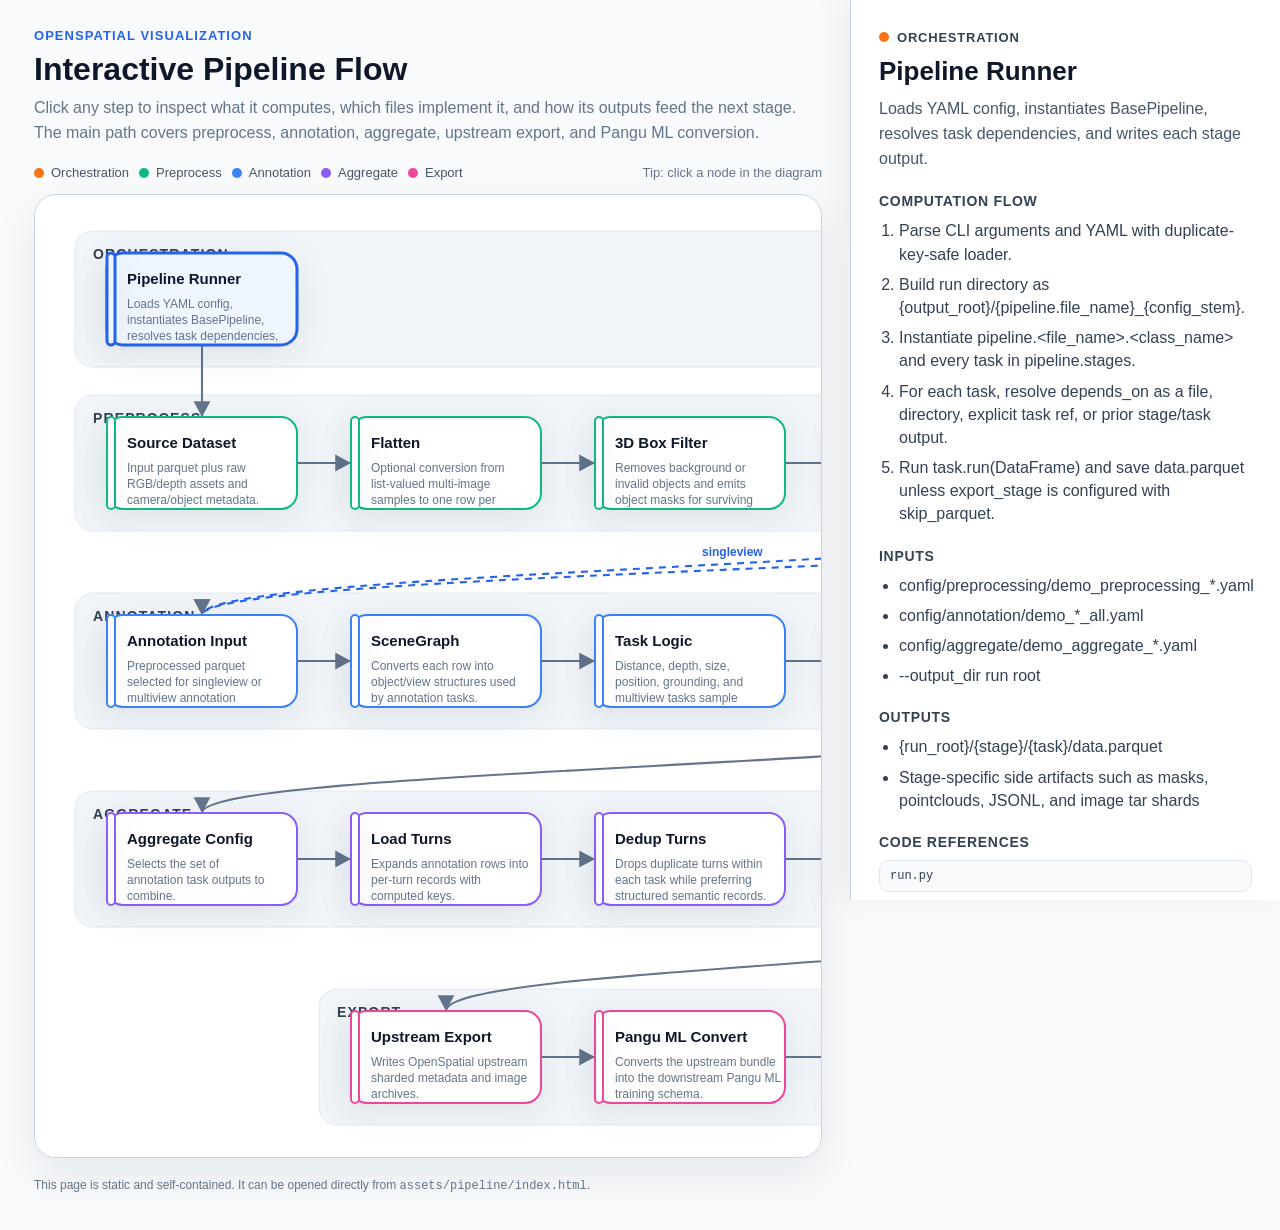
==== assets/pipeline/index.html @ 5bfdbf6b "update" ====
<!doctype html>
<html lang="en">
<head>
  <meta charset="utf-8">
  <meta name="viewport" content="width=device-width, initial-scale=1">
  <title>OpenSpatial Interactive Pipeline</title>
  <link rel="stylesheet" href="./styles.css">
</head>
<body>
  <div class="app">
    <main class="main">
      <div class="eyebrow">OpenSpatial Visualization</div>
      <h1>Interactive Pipeline Flow</h1>
      <p class="lead">
        Click any step to inspect what it computes, which files implement it, and how its outputs feed the next stage.
        The main path covers preprocess, annotation, aggregate, upstream export, and Pangu ML conversion.
      </p>

      <div class="toolbar">
        <div class="legend" id="legend"></div>
        <div class="hint">Tip: click a node in the diagram</div>
      </div>

      <div class="canvas-wrap">
        <svg id="pipeline-svg" width="1460" height="930" viewBox="0 0 1460 930" role="img" aria-label="OpenSpatial interactive pipeline flow">
          <defs>
            <marker id="arrow" markerWidth="11" markerHeight="11" refX="9" refY="5.5" orient="auto" markerUnits="strokeWidth">
              <path d="M1.5,1.5 L9,5.5 L1.5,9.5 Z" fill="#64748b"></path>
            </marker>
          </defs>
          <g id="stage-layer"></g>
          <g id="edge-layer"></g>
          <g id="node-layer"></g>
        </svg>
      </div>

      <p class="footer-note">
        This page is static and self-contained. It can be opened directly from <code>assets/pipeline/index.html</code>.
      </p>
    </main>

    <aside class="detail" id="detail" aria-live="polite"></aside>
  </div>

  <script src="./pipeline-data.js"></script>
  <script>
    const svg = document.getElementById("pipeline-svg");
    const stageLayer = document.getElementById("stage-layer");
    const edgeLayer = document.getElementById("edge-layer");
    const nodeLayer = document.getElementById("node-layer");
    const detail = document.getElementById("detail");
    const legend = document.getElementById("legend");

    const stageBands = [
      { id: "orchestration", x: 24, y: 20, w: 1412, h: 136 },
      { id: "preprocess", x: 24, y: 184, w: 1412, h: 136 },
      { id: "annotation", x: 24, y: 382, w: 1218, h: 136 },
      { id: "aggregate", x: 24, y: 580, w: 1218, h: 136 },
      { id: "export", x: 268, y: 778, w: 734, h: 136 }
    ];

    const stageColors = {
      orchestration: "#f97316",
      preprocess: "#10b981",
      annotation: "#3b82f6",
      aggregate: "#8b5cf6",
      export: "#ec4899"
    };

    const byId = Object.fromEntries(PIPELINE_STEPS.map((step) => [step.id, step]));
    let activeId = "runner";

    function svgEl(name, attrs = {}) {
      const el = document.createElementNS("http://www.w3.org/2000/svg", name);
      Object.entries(attrs).forEach(([key, value]) => el.setAttribute(key, value));
      return el;
    }

    function escapeHtml(value) {
      return String(value)
        .replaceAll("&", "&amp;")
        .replaceAll("<", "&lt;")
        .replaceAll(">", "&gt;")
        .replaceAll('"', "&quot;")
        .replaceAll("'", "&#039;");
    }

    function wrapText(text, maxChars = 26) {
      const words = String(text).split(" ");
      const lines = [];
      let current = "";
      words.forEach((word) => {
        const next = current ? `${current} ${word}` : word;
        if (next.length > maxChars && current) {
          lines.push(current);
          current = word;
        } else {
          current = next;
        }
      });
      if (current) lines.push(current);
      return lines.slice(0, 3);
    }

    function nodeCenter(step) {
      return { x: step.x + step.w / 2, y: step.y + step.h / 2 };
    }

    function edgePath(from, to) {
      const a = nodeCenter(from);
      const b = nodeCenter(to);
      const dx = b.x - a.x;
      const dy = b.y - a.y;

      if (Math.abs(dy) < 80) {
        const x1 = from.x + from.w;
        const y1 = a.y;
        const x2 = to.x;
        const y2 = b.y;
        return `M ${x1} ${y1} C ${x1 + Math.max(45, dx * 0.35)} ${y1}, ${x2 - Math.max(45, dx * 0.35)} ${y2}, ${x2} ${y2}`;
      }

      const startX = a.x;
      const startY = from.y + from.h;
      const endX = b.x;
      const endY = to.y;
      const midY = startY + (endY - startY) * 0.55;
      return `M ${startX} ${startY} C ${startX} ${midY}, ${endX} ${midY}, ${endX} ${endY}`;
    }

    function drawLegend() {
      legend.innerHTML = Object.entries(STAGE_LABELS).map(([id, label]) => (
        `<span class="legend-item"><span class="dot ${id}"></span>${escapeHtml(label)}</span>`
      )).join("");
    }

    function drawStages() {
      stageBands.forEach((band) => {
        stageLayer.appendChild(svgEl("rect", {
          class: "stage-band",
          x: band.x,
          y: band.y,
          width: band.w,
          height: band.h,
          rx: 18
        }));
        const label = svgEl("text", {
          class: "stage-label",
          x: band.x + 18,
          y: band.y + 28
        });
        label.textContent = STAGE_LABELS[band.id];
        stageLayer.appendChild(label);
      });
    }

    function drawEdges() {
      PIPELINE_EDGES.forEach(([fromId, toId, label]) => {
        const from = byId[fromId];
        const to = byId[toId];
        const path = svgEl("path", {
          class: `edge${label ? " branch" : ""}`,
          d: edgePath(from, to)
        });
        edgeLayer.appendChild(path);

        if (label) {
          const a = nodeCenter(from);
          const b = nodeCenter(to);
          const text = svgEl("text", {
            class: "edge-label",
            x: (a.x + b.x) / 2 + 12,
            y: (from.y + from.h + to.y) / 2 - 6
          });
          text.textContent = label;
          edgeLayer.appendChild(text);
        }
      });
    }

    function drawNodes() {
      PIPELINE_STEPS.forEach((step) => {
        const g = svgEl("g", {
          class: `node${step.id === activeId ? " active" : ""}`,
          "data-id": step.id,
          "data-stage": step.stage,
          tabindex: 0,
          role: "button",
          "aria-label": step.title
        });

        g.appendChild(svgEl("rect", {
          x: step.x,
          y: step.y,
          width: step.w,
          height: step.h,
          rx: 16
        }));

        const bar = svgEl("rect", {
          x: step.x,
          y: step.y,
          width: 8,
          height: step.h,
          rx: 4,
          fill: stageColors[step.stage] || "#2563eb"
        });
        g.appendChild(bar);

        const title = svgEl("text", {
          class: "node-title",
          x: step.x + 20,
          y: step.y + 31
        });
        title.textContent = step.title;
        g.appendChild(title);

        wrapText(step.summary, 28).forEach((line, index) => {
          const text = svgEl("text", {
            class: "node-subtitle",
            x: step.x + 20,
            y: step.y + 55 + index * 16
          });
          text.textContent = line;
          g.appendChild(text);
        });

        g.addEventListener("click", () => selectStep(step.id));
        g.addEventListener("keydown", (event) => {
          if (event.key === "Enter" || event.key === " ") {
            event.preventDefault();
            selectStep(step.id);
          }
        });

        nodeLayer.appendChild(g);
      });
    }

    function listItems(items, ordered = false) {
      const tag = ordered ? "ol" : "ul";
      return `<${tag}>${items.map((item) => `<li>${escapeHtml(item)}</li>`).join("")}</${tag}>`;
    }

    function renderDetail(step) {
      detail.innerHTML = `
        <div class="detail-stage">
          <span class="dot ${step.stage}"></span>
          ${escapeHtml(STAGE_LABELS[step.stage] || step.stage)}
        </div>
        <h2>${escapeHtml(step.title)}</h2>
        <p class="detail-summary">${escapeHtml(step.summary)}</p>

        <div class="section">
          <h3>Computation Flow</h3>
          ${listItems(step.flow, true)}
        </div>

        <div class="section">
          <h3>Inputs</h3>
          ${listItems(step.inputs)}
        </div>

        <div class="section">
          <h3>Outputs</h3>
          ${listItems(step.outputs)}
        </div>

        <div class="section">
          <h3>Code References</h3>
          <div class="file-list">
            ${step.files.map((file) => `<div class="file-chip">${escapeHtml(file)}</div>`).join("")}
          </div>
        </div>
      `;
    }

    function selectStep(id) {
      activeId = id;
      document.querySelectorAll(".node").forEach((node) => {
        node.classList.toggle("active", node.getAttribute("data-id") === id);
      });
      renderDetail(byId[id]);
    }

    drawLegend();
    drawStages();
    drawEdges();
    drawNodes();
    renderDetail(byId[activeId]);
  </script>
</body>
</html>
---- assets/pipeline/styles.css ----
:root {
  color-scheme: light;
  --bg: #f8fafc;
  --panel: #ffffff;
  --ink: #0f172a;
  --muted: #64748b;
  --line: #334155;
  --soft-line: #cbd5e1;
  --accent: #2563eb;
  --preprocess: #10b981;
  --annotation: #3b82f6;
  --aggregate: #8b5cf6;
  --export: #ec4899;
  --orchestration: #f97316;
}

* {
  box-sizing: border-box;
}

body {
  margin: 0;
  background: var(--bg);
  color: var(--ink);
  font-family: Inter, Segoe UI, Arial, sans-serif;
}

.app {
  min-height: 100vh;
  display: grid;
  grid-template-columns: minmax(760px, 1fr) 430px;
}

.main {
  padding: 28px 28px 24px 34px;
}

.detail {
  background: var(--panel);
  border-left: 1px solid var(--soft-line);
  box-shadow: -12px 0 30px rgba(15, 23, 42, 0.05);
  padding: 28px;
  overflow-y: auto;
  max-height: 100vh;
  position: sticky;
  top: 0;
}

.eyebrow {
  color: var(--accent);
  font-size: 13px;
  font-weight: 700;
  letter-spacing: 0.08em;
  text-transform: uppercase;
}

h1 {
  font-size: 32px;
  line-height: 1.15;
  margin: 8px 0 8px;
}

.lead {
  color: var(--muted);
  max-width: 960px;
  line-height: 1.55;
  margin: 0 0 18px;
}

.toolbar {
  display: flex;
  align-items: center;
  justify-content: space-between;
  gap: 16px;
  margin: 20px 0 14px;
}

.legend {
  display: flex;
  flex-wrap: wrap;
  gap: 10px;
}

.legend-item {
  display: inline-flex;
  align-items: center;
  gap: 7px;
  color: #475569;
  font-size: 13px;
}

.dot {
  width: 10px;
  height: 10px;
  border-radius: 999px;
  background: var(--accent);
}

.dot.orchestration { background: var(--orchestration); }
.dot.preprocess { background: var(--preprocess); }
.dot.annotation { background: var(--annotation); }
.dot.aggregate { background: var(--aggregate); }
.dot.export { background: var(--export); }

.hint {
  color: var(--muted);
  font-size: 13px;
  white-space: nowrap;
}

.canvas-wrap {
  background: #ffffff;
  border: 1px solid var(--soft-line);
  border-radius: 22px;
  padding: 16px;
  overflow: auto;
  box-shadow: 0 18px 45px rgba(15, 23, 42, 0.08);
}

svg {
  display: block;
  min-width: 1460px;
}

.stage-band {
  fill: #f1f5f9;
  stroke: #e2e8f0;
}

.stage-label {
  fill: #334155;
  font-size: 14px;
  font-weight: 800;
  letter-spacing: 0.08em;
  text-transform: uppercase;
}

.edge {
  fill: none;
  stroke: #64748b;
  stroke-width: 2.1;
  marker-end: url(#arrow);
}

.edge.branch {
  stroke: #2563eb;
  stroke-dasharray: 7 6;
}

.edge-label {
  fill: #2563eb;
  font-size: 12px;
  font-weight: 700;
}

.node rect {
  fill: #ffffff;
  stroke-width: 2;
  filter: drop-shadow(0 8px 16px rgba(15, 23, 42, 0.08));
}

.node[data-stage="orchestration"] rect { stroke: var(--orchestration); }
.node[data-stage="preprocess"] rect { stroke: var(--preprocess); }
.node[data-stage="annotation"] rect { stroke: var(--annotation); }
.node[data-stage="aggregate"] rect { stroke: var(--aggregate); }
.node[data-stage="export"] rect { stroke: var(--export); }

.node text {
  pointer-events: none;
}

.node-title {
  fill: var(--ink);
  font-size: 15px;
  font-weight: 800;
}

.node-subtitle {
  fill: var(--muted);
  font-size: 12px;
}

.node {
  cursor: pointer;
}

.node:hover rect,
.node.active rect {
  fill: #eff6ff;
  stroke: var(--accent);
}

.node.active rect {
  stroke-width: 3;
}

.detail-stage {
  display: inline-flex;
  align-items: center;
  gap: 8px;
  color: #334155;
  font-size: 13px;
  font-weight: 700;
  text-transform: uppercase;
  letter-spacing: 0.06em;
}

.detail h2 {
  margin: 10px 0 10px;
  font-size: 26px;
}

.detail-summary {
  color: #475569;
  line-height: 1.55;
  margin: 0 0 18px;
}

.section {
  margin-top: 22px;
}

.section h3 {
  font-size: 14px;
  letter-spacing: 0.05em;
  text-transform: uppercase;
  color: #334155;
  margin: 0 0 10px;
}

ul,
ol {
  margin: 0;
  padding-left: 20px;
}

li {
  color: #334155;
  line-height: 1.45;
  margin: 7px 0;
}

.file-list {
  display: flex;
  flex-direction: column;
  gap: 8px;
}

code,
.file-chip {
  font-family: Consolas, Menlo, Monaco, monospace;
}

.file-chip {
  background: #f8fafc;
  border: 1px solid #e2e8f0;
  border-radius: 10px;
  color: #334155;
  font-size: 12px;
  padding: 8px 10px;
  word-break: break-word;
}

.footer-note {
  margin-top: 18px;
  color: var(--muted);
  font-size: 12px;
  line-height: 1.5;
}

@media (max-width: 1180px) {
  .app {
    grid-template-columns: 1fr;
  }

  .detail {
    position: relative;
    max-height: none;
    border-left: 0;
    border-top: 1px solid var(--soft-line);
  }
}
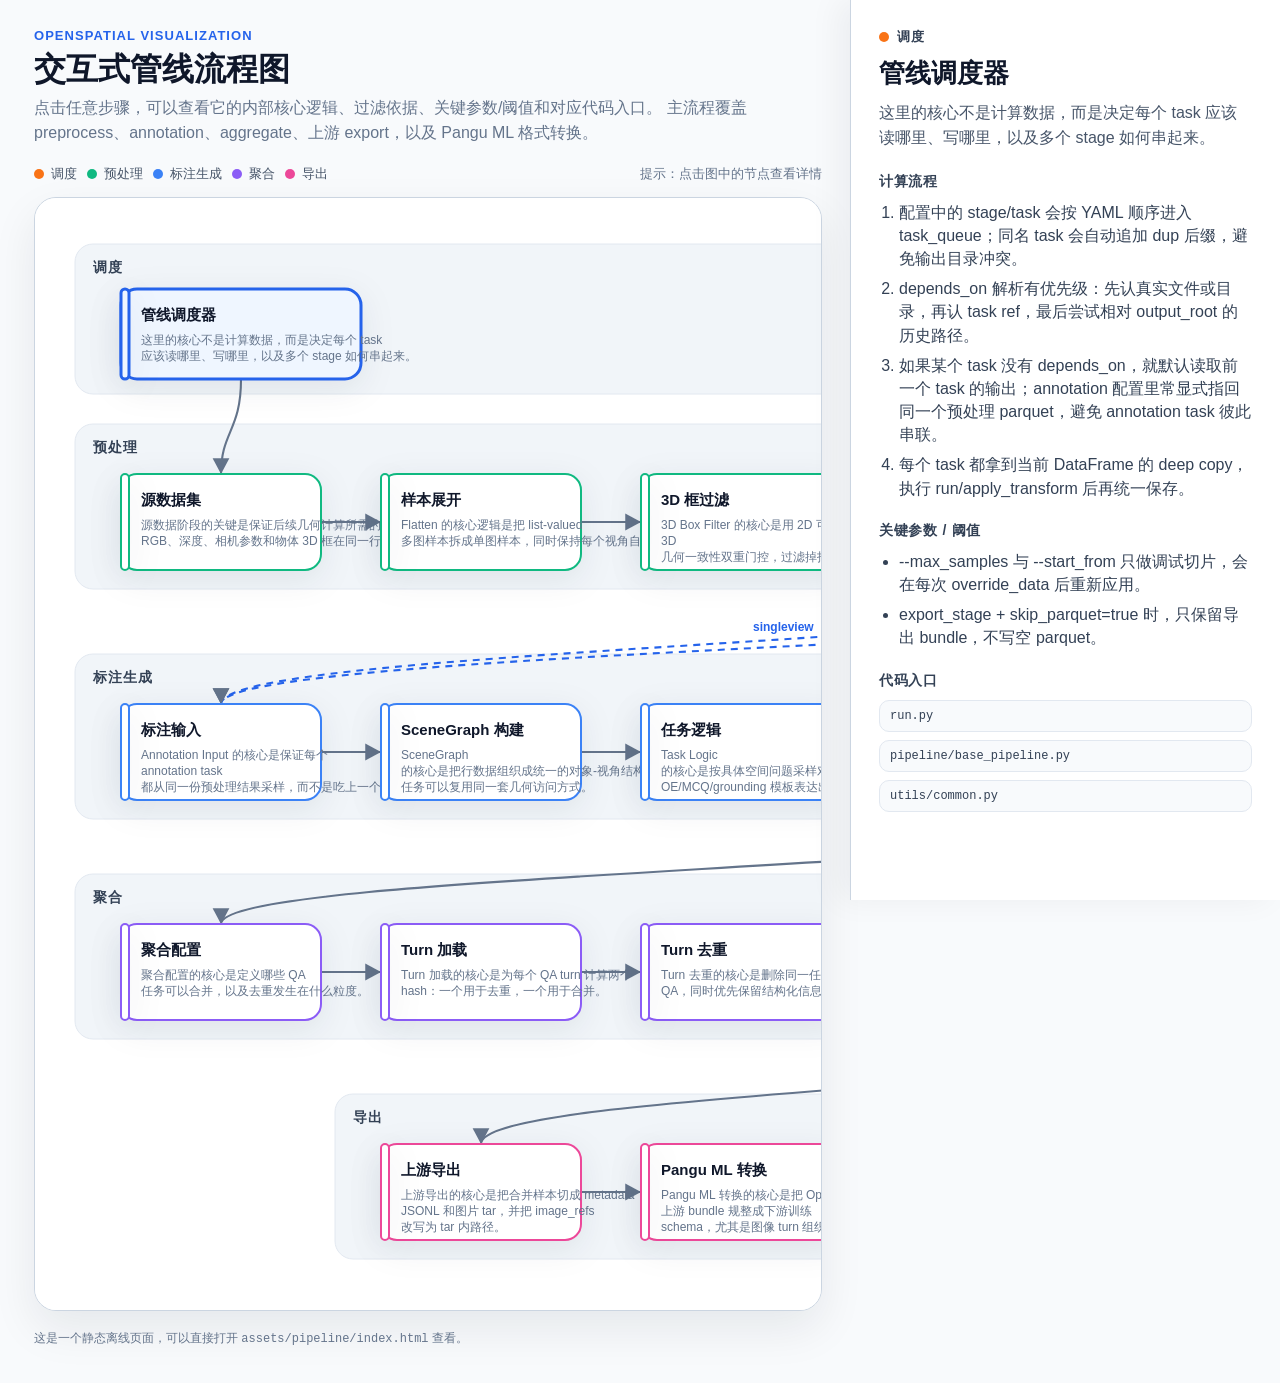
==== commit ac74a135: "update" ====
--- a/assets/pipeline/index.html
+++ b/assets/pipeline/index.html
@@ -1,28 +1,28 @@
 <!doctype html>
-<html lang="en">
+<html lang="zh-CN">
 <head>
   <meta charset="utf-8">
   <meta name="viewport" content="width=device-width, initial-scale=1">
-  <title>OpenSpatial Interactive Pipeline</title>
+  <title>OpenSpatial 交互式管线图</title>
   <link rel="stylesheet" href="./styles.css">
 </head>
 <body>
   <div class="app">
     <main class="main">
       <div class="eyebrow">OpenSpatial Visualization</div>
-      <h1>Interactive Pipeline Flow</h1>
+      <h1>交互式管线流程图</h1>
       <p class="lead">
-        Click any step to inspect what it computes, which files implement it, and how its outputs feed the next stage.
-        The main path covers preprocess, annotation, aggregate, upstream export, and Pangu ML conversion.
+        点击任意步骤，可以查看它的内部核心逻辑、过滤依据、关键参数/阈值和对应代码入口。
+        主流程覆盖 preprocess、annotation、aggregate、上游 export，以及 Pangu ML 格式转换。
       </p>
 
       <div class="toolbar">
         <div class="legend" id="legend"></div>
-        <div class="hint">Tip: click a node in the diagram</div>
+        <div class="hint">提示：点击图中的节点查看详情</div>
       </div>
 
       <div class="canvas-wrap">
-        <svg id="pipeline-svg" width="1460" height="930" viewBox="0 0 1460 930" role="img" aria-label="OpenSpatial interactive pipeline flow">
+        <svg id="pipeline-svg" width="1680" height="1080" viewBox="0 0 1680 1080" role="img" aria-label="OpenSpatial interactive pipeline flow">
           <defs>
             <marker id="arrow" markerWidth="11" markerHeight="11" refX="9" refY="5.5" orient="auto" markerUnits="strokeWidth">
               <path d="M1.5,1.5 L9,5.5 L1.5,9.5 Z" fill="#64748b"></path>
@@ -35,7 +35,7 @@
       </div>
 
       <p class="footer-note">
-        This page is static and self-contained. It can be opened directly from <code>assets/pipeline/index.html</code>.
+        这是一个静态离线页面，可以直接打开 <code>assets/pipeline/index.html</code> 查看。
       </p>
     </main>
 
@@ -52,11 +52,11 @@
     const legend = document.getElementById("legend");
 
     const stageBands = [
-      { id: "orchestration", x: 24, y: 20, w: 1412, h: 136 },
-      { id: "preprocess", x: 24, y: 184, w: 1412, h: 136 },
-      { id: "annotation", x: 24, y: 382, w: 1218, h: 136 },
-      { id: "aggregate", x: 24, y: 580, w: 1218, h: 136 },
-      { id: "export", x: 268, y: 778, w: 734, h: 136 }
+      { id: "orchestration", x: 24, y: 30, w: 1632, h: 150 },
+      { id: "preprocess", x: 24, y: 210, w: 1632, h: 165 },
+      { id: "annotation", x: 24, y: 440, w: 1372, h: 165 },
+      { id: "aggregate", x: 24, y: 660, w: 1372, h: 165 },
+      { id: "export", x: 284, y: 880, w: 872, h: 165 }
     ];
 
     const stageColors = {
@@ -67,6 +67,287 @@
       export: "#ec4899"
     };
 
+    const UI_STAGE_LABELS = {
+      orchestration: "调度",
+      preprocess: "预处理",
+      annotation: "标注生成",
+      aggregate: "聚合",
+      export: "导出"
+    };
+
+    const LAYOUT = {
+      runner: { x: 70, y: 75, w: 240, h: 90 },
+      source: { x: 70, y: 260, w: 200, h: 96 },
+      flatten: { x: 330, y: 260, w: 200, h: 96 },
+      filter: { x: 590, y: 260, w: 200, h: 96 },
+      localization: { x: 850, y: 260, w: 200, h: 96 },
+      fusion: { x: 1110, y: 260, w: 200, h: 96 },
+      group: { x: 1370, y: 260, w: 200, h: 96 },
+      "annotation-input": { x: 70, y: 490, w: 200, h: 96 },
+      "scene-graph": { x: 330, y: 490, w: 200, h: 96 },
+      "task-logic": { x: 590, y: 490, w: 200, h: 96 },
+      "prompt-metadata": { x: 850, y: 490, w: 200, h: 96 },
+      "annotation-output": { x: 1110, y: 490, w: 200, h: 96 },
+      "aggregate-input": { x: 70, y: 710, w: 200, h: 96 },
+      "turn-load": { x: 330, y: 710, w: 200, h: 96 },
+      dedup: { x: 590, y: 710, w: 200, h: 96 },
+      merge: { x: 850, y: 710, w: 200, h: 96 },
+      "merged-parquet": { x: 1110, y: 710, w: 200, h: 96 },
+      "upstream-export": { x: 330, y: 930, w: 200, h: 96 },
+      pangu: { x: 590, y: 930, w: 200, h: 96 },
+      final: { x: 850, y: 930, w: 200, h: 96 }
+    };
+
+    const ZH = {
+      runner: {
+        title: "管线调度器",
+        summary: "读取 YAML 配置，创建 BasePipeline，解析任务依赖，并把每个 stage 的输出写入固定目录。",
+        inputs: ["config/preprocessing/demo_preprocessing_*.yaml", "config/annotation/demo_*_all.yaml", "config/aggregate/demo_aggregate_*.yaml", "--output_dir 运行根目录"],
+        flow: ["解析命令行参数和 YAML 配置。", "根据 pipeline.file_name 和配置文件名创建本次运行目录。", "实例化 pipeline.<file_name>.<class_name>，并按 pipeline.stages 创建任务队列。", "对每个任务解析 depends_on：可以是 parquet 文件、目录、显式 task ref，或前序 stage/task 输出。", "执行 task.run(DataFrame)，除 skip_parquet 的 export_stage 外，统一保存 data.parquet。"],
+        outputs: ["{run_root}/{stage}/{task}/data.parquet", "各阶段副产物，例如 masks、pointclouds、JSONL、图片 tar 分片"]
+      },
+      source: {
+        title: "源数据集",
+        summary: "输入 parquet 以及原始 RGB、深度、相机参数和物体标注元信息。",
+        inputs: ["image", "depth_map + depth_scale", "pose + intrinsic", "obj_tags", "bboxes_3d_world_coords"],
+        flow: ["从 dataset.data_dir 构建 ImageBase 数据集。", "必要时用 raw_data_root 补全相对资源路径。", "把数据暴露为 pandas DataFrame，供第一个预处理任务消费。"],
+        outputs: ["预处理任务使用的 DataFrame 行"]
+      },
+      flatten: {
+        title: "样本展开",
+        summary: "可选步骤：把 list-valued 的多图样本展开为一图一行。",
+        inputs: ["anchor_col 通常是 image，可能为列表", "split_col_list 中字段长度需要与 anchor_col 一致"],
+        flow: ["检查 anchor 字段是否为列表。", "验证每个 split 字段存在且长度一致。", "按图片索引创建新行，split 字段取对应元素，非 split 字段原样复制。", "已经是单图的行保持不变。"],
+        outputs: ["image/depth/pose/intrinsic 等字段为标量的单图行"]
+      },
+      filter: {
+        title: "3D 框过滤",
+        summary: "移除背景或无效物体，并为保留下来的 3D box 生成物体 mask。",
+        inputs: ["image, depth_map, depth_scale", "pose, intrinsic", "obj_tags", "bboxes_3d_world_coords"],
+        flow: ["加载 RGB 图像和 metric depth。", "过滤 ceiling、floor、wall、object 等背景标签。", "把每个 3D box 投影到图像平面，检查可见投影面积。", "把深度反投影成场景点云，检查 oriented box 内的点数和体积占比。", "保存有效物体的二值 mask，并同步过滤 object-aligned 字段。"],
+        outputs: ["过滤后的 obj_tags 和 bboxes_3d_world_coords", "filter_stage/3dbox_filter/masks 下的 mask PNG", "filter_stage/3dbox_filter/data.parquet"]
+      },
+      localization: {
+        title: "定位精修",
+        summary: "使用 SAM2 或 SAM3 对过滤后的物体定位结果进行 mask/box 精修。",
+        inputs: ["过滤后的图像和物体行", "obj_tags 与 bboxes_3d_world_coords", "已有 mask 或 box prompt，取决于 localizer"],
+        flow: ["加载配置中指定的定位模型。", "根据物体框或已有 mask 生成更精细的 object masks。", "保留后续 annotation 和 scene fusion 需要的 object-aligned 字段。"],
+        outputs: ["精修后的 masks / bboxes_2d / object fields", "localization_stage/sam*_refiner/data.parquet"]
+      },
+      fusion: {
+        title: "场景融合",
+        summary: "把每个物体 mask 通过深度反投影成清洗后的 3D 物体点云。",
+        inputs: ["intrinsic", "depth_map + depth_scale", "masks", "obj_tags"],
+        flow: ["从路径或 bytes 加载 mask，并 resize 到 depth 分辨率。", "把整张深度图反投影到 3D 相机坐标。", "取出每个 mask 覆盖的点，做 statistical outlier removal，并写出 .pcd。", "丢弃无效 mask/object，要求至少保留两个有效物体点云。"],
+        outputs: ["每行新增 pointclouds 列", "scene_fusion_stage/depth_back_projection/pointclouds/*.pcd", "scene_fusion_stage/depth_back_projection/data.parquet"]
+      },
+      group: {
+        title: "多视角分组",
+        summary: "可选的 multiview 步骤：把单图行按场景聚合成 list-valued 的多视角行。",
+        inputs: ["单图 fused rows", "group_by，例如 scene_id", "group_col_list 中的图像、深度、pose、物体字段"],
+        flow: ["遍历每一行，按 group key 收集同一场景。", "group_col_list 字段追加成列表，稳定的场景级字段只复制一次。", "返回一场景一行，供 multiview annotation 使用。"],
+        outputs: ["group_stage/group/data.parquet", "list-valued 的 multiview rows"]
+      },
+      "annotation-input": {
+        title: "标注输入",
+        summary: "singleview 或 multiview annotation 配置所指向的预处理 parquet。",
+        inputs: ["Singleview: scene_fusion_stage/depth_back_projection/data.parquet", "Multiview: group_stage/group/data.parquet"],
+        flow: ["在 config 中设置 dataset.data_dir 或 task depends_on。", "多个 annotation task 通常指回同一个预处理输入，而不是串联上一个 annotation 输出。", "BasePipeline 会在每个任务执行前加载对应 parquet。"],
+        outputs: ["每个 annotation task 的输入 DataFrame"]
+      },
+      "scene-graph": {
+        title: "SceneGraph 构建",
+        summary: "把每行数据转换成 annotation task 使用的物体、视角和几何结构。",
+        inputs: ["singleview 或 multiview row", "物体标签、mask、点云、pose、intrinsic"],
+        flow: ["检查必要字段，跳过缺失或空物体列表的样本。", "singleview 使用 SceneGraph.from_singleview_example。", "multiview 使用 SceneGraph.from_multiview_example，并受 max_num_views 和 pose diversity 参数控制。", "向任务逻辑暴露 nodes、view appearances、相机几何和物体点云。"],
+        outputs: ["包含 SceneNode 和 view appearance 的 SceneGraph"]
+      },
+      "task-logic": {
+        title: "任务逻辑",
+        summary: "距离、深度、尺寸、位置、grounding 和 multiview 任务在这里采样对象/视角并计算答案。",
+        inputs: ["SceneGraph", "sub_tasks 配置", "问题模板与 metric gating"],
+        flow: ["根据任务选择合法的物体对、目标物体或视角组合。", "计算距离、深度顺序、尺寸、位置、对应关系等几何量。", "根据启用的 sub_tasks 选择 OE、MCQ 或 grounding 模板。", "必要时用 box、point 或 mask 标记 referent。"],
+        outputs: ["包含问题和答案的 prompt 字符串", "处理过或标记过的 QA 图像", "question tags 与 question types"]
+      },
+      "prompt-metadata": {
+        title: "Prompt 与元数据",
+        summary: "渲染结构化 prompt，并记录可追踪的 turn metadata。",
+        inputs: ["任务生成的 prompt 与 answer", "VisualMarker 产生的 mark_spec", "预处理行中的 visual anchor"],
+        flow: ["渲染模板，并拆分 question/answer 文本。", "记录 task name、sub_task、question_type、template_id、answer、referent slots、view indices 等 turn 信息。", "构造 visual_anchor，把 annotation 行追溯到 parent preprocess id 和 image refs。", "创建 singleview 或 multiview messages，并插入对应数量的 image placeholder。"],
+        outputs: ["messages", "metadata.turns", "metadata.visual_anchor", "metadata.mark_spec"]
+      },
+      "annotation-output": {
+        title: "标注 Parquet",
+        summary: "每个 annotation task 独立写出一个扁平 parquet，供聚合阶段读取。",
+        inputs: ["BaseAnnotationTask.apply_transform 返回的任务 DataFrame"],
+        flow: ["BasePipeline 调用 dataset.save_data，并设置 annotation_flag=True。", "标注输出保留 messages、metadata、question_tags、question_types 等紧凑字段。", "每个配置中的 task 独立写到 annotation_stage 下。"],
+        outputs: ["annotation_stage/distance/data.parquet", "annotation_stage/depth_annotation/data.parquet", "annotation_stage/multiview_correspondence/data.parquet", "其他 annotation_stage/*/data.parquet"]
+      },
+      "aggregate-input": {
+        title: "聚合配置",
+        summary: "选择需要合并的 annotation task 输出集合。",
+        inputs: ["input_tasks_prefix", "input_tasks 列表", "dedup 与 merge 策略开关"],
+        flow: ["当配置了 input_tasks 时，aggregate run 会延迟常规 dataset 加载。", "把每个 task ref 解析到具体 annotation 输出目录。", "读取所有 annotation task parquets，并展开成 turn records。"],
+        outputs: ["跨任务的 TurnRecord 列表"]
+      },
+      "turn-load": {
+        title: "Turn 加载",
+        summary: "把 annotation row 展开成逐轮记录，并计算去重/合并 key。",
+        inputs: ["annotation parquet 中的 messages 与 metadata", "input task ref 中推导出的 task_name"],
+        flow: ["读取 annotation conversations 和 metadata turns。", "提取每个 turn 的可视化 question/answer 文本。", "计算 question_core_key，用于识别语义重复问题。", "用 task name、visual anchor、view group 和 question key 计算 dedup_fingerprint。", "用有序 image refs、view group 和标准化 mark_spec 计算 merge_group_key。"],
+        outputs: ["带 dedup_fingerprint 与 merge_group_key 的 TurnRecord 列表"]
+      },
+      dedup: {
+        title: "Turn 去重",
+        summary: "在每个任务内部移除重复 turn，优先保留结构化语义信息更完整的记录。",
+        inputs: ["按 task 分组的 TurnRecord", "dedup_keep_policy，例如 semantic_first"],
+        flow: ["在每个 task 内按 dedup_fingerprint 分组。", "如果同组有多个候选，用 pick_dedup_winner 选择保留项。", "保留 source order；必要时从源 row 刷新可视化 Q/A。"],
+        outputs: ["去重后的 TurnRecord 列表", "Aggregate stats 中的 turns_in 和 dedup_removed"]
+      },
+      merge: {
+        title: "样本合并",
+        summary: "把具有相同 visual input group 的 turns 合并为一个训练样本。",
+        inputs: ["去重后的 TurnRecord 列表", "merge_group_key"],
+        flow: ["按 merge_group_key 分组。", "grounding turns 排在最前，其余保持原 parquet 顺序。", "把可视化 Q/A turn 展平成 messages。", "携带 image_refs、visual_anchor、代表性 mark_spec、source task provenance 和 turn metadata。", "为合并样本分配新的 sample_id。"],
+        outputs: ["schema_version", "sample_id", "merge_group_key", "image_refs", "messages_json", "metadata_json"]
+      },
+      "merged-parquet": {
+        title: "合并 Parquet",
+        summary: "聚合后的标准样本表，是上游 exporter 的输入。",
+        inputs: ["合并后的 sample dictionaries"],
+        flow: ["把嵌套 numpy 值转换成 JSON-safe 对象。", "把 messages 和 metadata 序列化为 JSON 字符串。", "通过 BasePipeline 保存为 aggregate_stage/sample_aggregator/data.parquet。"],
+        outputs: ["aggregate_stage/sample_aggregator/data.parquet"]
+      },
+      "upstream-export": {
+        title: "上游导出",
+        summary: "写出 OpenSpatial 上游 sharded metadata 和图片归档。",
+        inputs: ["aggregate_stage/sample_aggregator/data.parquet", "view_scope: singleview 或 multiview", "schema_version"],
+        flow: ["把每个 merged parquet row 转换成 upstream record。", "从 messages_json 归一化 messages。", "收集 image_refs，并把引用图片打包到按 shard 切分的 tar。", "写出 JSONL metadata shards 和 dataset-level metadata.json。", "当 skip_parquet=true 时，不额外写 export_stage/data.parquet。"],
+        outputs: ["export_stage/dataset_exporter/jsonl/metadata_*.jsonl", "export_stage/dataset_exporter/images/metadata_*.tar", "export_stage/dataset_exporter/metadata.json"]
+      },
+      pangu: {
+        title: "Pangu ML 转换",
+        summary: "把上游 bundle 转成下游 Pangu ML 训练格式。",
+        inputs: ["--export-dir 指向 upstream export root", "--output-root 指向 Pangu ML 输出目录", "metadata_*.jsonl + metadata_*.tar"],
+        flow: ["发现 upstream shard pairs，并可按 shard 并行处理。", "从每个 upstream tar 中解析图片，必要时根据 mark_spec 渲染标记 overlay。", "把所有 image content 移到第一轮 user turn，并清理文本中的 image placeholder。", "把角色从 human/gpt 映射为 user/assistant。", "写出 data_*.jsonl 和 data_*.tar，使用 Pangu-safe 的 sample/image 路径。"],
+        outputs: ["jsonl/data_*.jsonl", "images/data_*.tar", "Pangu ML 兼容的多模态训练记录"]
+      },
+      final: {
+        title: "训练数据包",
+        summary: "最终下游数据包，可交给 Pangu ML loader 使用。",
+        inputs: ["Pangu ML 转换输出"],
+        flow: ["分片命名为 data_{shard:06d}.jsonl 和 data_{shard:06d}.tar。", "每行 JSONL 通过 tar-relative path 引用图片。", "conversation roles 和 content blocks 符合下游训练 schema。"],
+        outputs: ["{output_root}/jsonl/data_*.jsonl", "{output_root}/images/data_*.tar"]
+      }
+    };
+
+    const CORE_DETAILS = {
+      runner: {
+        summary: "这里的核心不是计算数据，而是决定每个 task 应该读哪里、写哪里，以及多个 stage 如何串起来。",
+        flow: ["配置中的 stage/task 会按 YAML 顺序进入 task_queue；同名 task 会自动追加 dup 后缀，避免输出目录冲突。", "depends_on 解析有优先级：先认真实文件或目录，再认 task ref，最后尝试相对 output_root 的历史路径。", "如果某个 task 没有 depends_on，就默认读取前一个 task 的输出；annotation 配置里常显式指回同一个预处理 parquet，避免 annotation task 彼此串联。", "每个 task 都拿到当前 DataFrame 的 deep copy，执行 run/apply_transform 后再统一保存。"],
+        params: ["--max_samples 与 --start_from 只做调试切片，会在每次 override_data 后重新应用。", "export_stage + skip_parquet=true 时，只保留导出 bundle，不写空 parquet。"]
+      },
+      source: {
+        summary: "源数据阶段的关键是保证后续几何计算所需的 RGB、深度、相机参数和物体 3D 框在同一行内对齐。",
+        flow: ["ImageBase 把 parquet 读成 DataFrame，后续所有 task 都假设同一行里的 image/depth/pose/intrinsic 描述同一个视角。", "如果数据集提供相对路径，raw_data_root 会作为资源根目录参与解析。", "从这个阶段开始，物体相关字段必须保持同顺序：obj_tags[i]、bboxes_3d_world_coords[i]、mask[i]、pointclouds[i] 指向同一个物体。"],
+        params: ["核心约束不是阈值，而是字段对齐；一旦某个 task 过滤物体，必须同步过滤所有 object-aligned 列。"]
+      },
+      flatten: {
+        summary: "Flatten 的核心逻辑是把 list-valued 多图样本拆成单图样本，同时保持每个视角自己的相机和资源字段。",
+        flow: ["先看 anchor_col，默认是 image；如果它不是 list，样本直接通过。", "如果 anchor_col 是 list，则要求 split_col_list 中所有字段也都是等长 list。", "对第 i 个视角生成一行：split 字段取 v[i]，非 split 字段复制原值。", "这一步不会做几何过滤，只改变样本粒度。"],
+        params: ["anchor_col 默认 image。", "split_col_list 在 config 中显式指定，常包含 image、id、depth_map、pose、intrinsic 等。"]
+      },
+      filter: {
+        summary: "3D Box Filter 的核心是用 2D 可见性和 3D 几何一致性双重门控，过滤掉投影不可见或与深度点云不匹配的物体框。",
+        flow: ["先过滤语义背景类：config 中的 filter_tags 通常包含 ceiling、floor、wall、object，这些不进入 QA。", "对每个候选 3D box 计算 8 个角点，并用 intrinsic @ world_to_camera 投影到图像平面。", "把 3D box 的 6 个面 rasterize 成 2D mask，计算“落在图像内的像素面积 / 投影多边形 union 面积”；比例低于 proj_mask_threshold 的框认为视角中不可见。", "把 depth map 反投影为场景点云，用缩放后的 oriented bounding box 取内部点。内部点少于 MIN_POINTS_IN_BOX 会丢弃。", "对 box 内点云估计 convex hull 或 oriented bbox 体积，要求 selected_volume / box_volume 达到 box3d_pcd_threshold。", "再把 box 内点映射成像素 mask，要求 mask_area / image_area 达到 mask_area_threshold。", "通过所有门控的物体会写出二值 mask；没有任何物体通过时整行样本被丢弃。"],
+        params: ["proj_mask_threshold：demo config 中为 0.1。", "box3d_pcd_threshold：demo config 中为 0.1；类默认值是 0.07。", "box_scale_factor：demo config 中为 0.9，用于收缩 oriented box 后再取点。", "mask_area_threshold：demo config 中为 0.005；类默认值是 0.02。", "MIN_POINTS_IN_BOX：代码常量 50。", "EPS：1e-4，用于避免投影除以接近 0 的 z。"]
+      },
+      localization: {
+        summary: "Localization 的核心是用分割模型把粗 mask/box prompt 精修成更可靠的物体 mask，并按质量分数继续过滤物体。",
+        flow: ["SAM2 路径会先从 coarse mask 计算 axis-aligned bbox，再把这些 boxes 作为 prompt 输入 SAM2。", "SAM2 使用 multimask_output=False，每个 box 只取一个预测 mask。", "预测结果先按 score 过滤，再按 mask 像素数量过滤；未通过的物体会从 obj_tags、3D boxes 等 update_keys 中同步删除。", "SAM3 路径会用 processor/model 产生 instance segmentation proposals，再用 coverage 与 precision 评估 proposal 和 coarse mask 的匹配程度。", "没有任何 mask 通过时，整行样本被丢弃。"],
+        params: ["SAM2 MIN_SCORE：0.6。", "SAM2 MIN_MASK_PIXELS：20。", "SAM3 post_process threshold：min_score；mask_threshold 固定 0.5。", "SAM3 会记录 coverage/precision 通过率，每 500 张图输出一次 keep/drop 统计。"]
+      },
+      fusion: {
+        summary: "Scene Fusion 的核心是把 2D mask 对应的深度像素提升到 3D，并为每个物体保存清洗后的点云。",
+        flow: ["读取 mask，如果 mask 分辨率和 depth 不一致，用 nearest resize 到 depth shape。", "用 intrinsic 和 depth map 对整张图做 backproject，得到每个像素对应的 3D 点。", "对每个物体 mask，取 mask>0 的像素对应点，形成物体点云。", "用 Open3D remove_statistical_outlier(nb_neighbors=10, std_ratio=2.0) 清理离群点。", "空点云会使该物体无效，并同步过滤所有长度匹配的 object list 字段。", "一行中有效物体点云数量 <= 1 时，该样本被丢弃，因为多数空间 QA 至少需要两个物体。"],
+        params: ["outlier nb_neighbors：10。", "outlier std_ratio：2.0。", "有效样本要求 len(pointclouds) > 1。"]
+      },
+      group: {
+        summary: "Group Views 的核心是把同一 scene_id 下的多个单图观测恢复成多视角样本，供 multiview 任务跨视角推理。",
+        flow: ["以 group_by 字段作为 key，默认配置里常用 scene_id。", "group_col_list 中的字段会被 append 成 list，例如 image、depth_map、pose、intrinsic、masks、pointclouds。", "不在 group_col_list 中的字段只保留首次出现的值，作为场景级元信息。", "这一步不做视角筛选；真正的视角多样性过滤发生在 multiview annotation 的 SceneGraph/任务逻辑中。"],
+        params: ["group_by：demo embodiedscan config 使用 scene_id。", "group_col_list 必须包含 multiview annotation 需要逐视角读取的字段。"]
+      },
+      "annotation-input": {
+        summary: "Annotation Input 的核心是保证每个 annotation task 都从同一份预处理结果采样，而不是吃上一个 QA 任务生成的结果。",
+        flow: ["singleview 通常使用 scene_fusion_stage/depth_back_projection/data.parquet。", "multiview 通常使用 group_stage/group/data.parquet。", "demo_singleview_all.yaml 中除第一个任务外，其余任务用 depends_on 指回同一个输入 parquet。", "这样 distance、depth、size、position、grounding 是并列生成不同 QA，而不是互相改写同一批样本。"],
+        params: ["核心策略：annotation tasks 并列消费 preprocess output。"]
+      },
+      "scene-graph": {
+        summary: "SceneGraph 的核心是把行数据组织成统一的对象-视角结构，让不同 QA 任务可以复用同一套几何访问方式。",
+        flow: ["singleview 会把每个物体包装成 SceneNode，并挂上该视角中的 mask、pointcloud、bbox 等 appearance。", "multiview 会为同一场景构建多个 view，并记录每个物体在哪些 view 中可见。", "multiview 还会检查基础字段长度一致：image、pose、intrinsic、obj_tags、masks、depth_map、bboxes_3d_world_coords 必须同长度。", "后续 task 不直接操作原始 parquet 字段，而是通过 graph.nodes 和 graph.views 做采样、投影和点云距离计算。"],
+        params: ["max_num_views：demo multiview config 中为 400。", "min_rot_angle：demo multiview config 中为 15.0 度。", "min_translation：demo multiview config 中为 0.0，即默认不启用平移距离门控。"]
+      },
+      "task-logic": {
+        summary: "Task Logic 的核心是按具体空间问题采样对象/视角，计算几何答案，再选择 OE/MCQ/grounding 模板表达出来。",
+        flow: ["distance task 会清洗物体点云，并用点云间最近距离计算 absolute distance 或 relative distance。", "absolute distance 会把小于 1m 的答案格式化为厘米，否则格式化为米。", "relative distance 会比较 dist(A,C) 和 dist(B,C)，随机问 farther 或 closer，并可生成 OE 或 MCQ。", "metric_gating 会避免在非 metric depth 样本上使用要求真实距离估计的 reasoning/stem。", "multiview correspondence 会找两个有重叠物体且视角足够不同的 view，把有效深度像素反投影到世界坐标，用最近邻距离找重叠点，再投影回两张图生成对应点问题。", "MCQ 类任务会把正确答案和 distractors shuffle，避免答案位置偏置。"],
+        params: ["format_distance_value 阈值：1.0m，小于该值用 centimeters。", "instruction free 模式默认采样权重：0.6。", "multiview correspondence overlap_dist：0.003m。", "min_overlap_points：10。", "boundary_margin：10px。", "min_distractor_dist：20px。", "correspondence 点云过大时每侧最多采样 50000 点做最近邻。"]
+      },
+      "prompt-metadata": {
+        summary: "Prompt 与元数据的核心是把一次几何计算变成可追踪、可去重、可重新渲染视觉标记的 turn record。",
+        flow: ["render_structured_prompt 会记录 template_id、question_text、answer_text、slot bindings 等结构化信息。", "VisualMarker 生成 mark_spec，描述每个 view 上哪些 slot 被 box/point/mask 标记，以及颜色、几何位置和 image_ref。", "build_turn_record 把 task、sub_task、question_type、template_id、referent_slots、answer_text、view_indices 等写入 metadata.turns。", "build_visual_anchor 把 QA 绑定回 parent_preprocess_id、raw_image_ref(s)、view_group_id，后续 aggregate 用它判断是否属于同一视觉输入。", "如果单视角 mark_spec 还没有 per-view 包装，会补成统一的 per_view 结构，便于 export 阶段重绘。"],
+        params: ["唯一 tag 的可选标记概率 OPTIONAL_MARK_ENABLE_PROB：0.25。", "distance 的 mark type 权重：point 0.25，box 0.75。"]
+      },
+      "annotation-output": {
+        summary: "Annotation Parquet 的核心是把每个 task 的 QA turn 压成可聚合的最小记录，而不是保存完整中间计算状态。",
+        flow: ["BaseAnnotationTask.apply_transform 对每行先 check_example，再 build SceneGraph，再运行子类 process。", "process 返回 prompts、processed_images、question_tags、question_types 后，会统一构造 messages。", "metadata 中保存 turn 级结构化信息；messages 中保存训练时看到的问答文本。", "save_data(annotation_flag=True) 会保留 messages、metadata、question_tags、question_types 等列，并排除 QA_images 这类大对象。"],
+        params: ["annotation save_batch_size 默认 8192；multiview demo 中常设为 100。"]
+      },
+      "aggregate-input": {
+        summary: "聚合配置的核心是定义哪些 QA 任务可以合并，以及去重发生在什么粒度。",
+        flow: ["input_tasks_prefix 指向 annotation_stage，input_tasks 枚举要合并的任务目录。", "singleview 聚合 distance、depth_annotation、size、position、3d_grounding。", "multiview 聚合 multiview_distance、multiview_size、multiview_correspondence、multiview_distance_obj_cam、multiview_object_position。", "dedup_within_task=true 表示只在同一任务内部先去重，避免不同任务的不同意图被误合并。", "merge_by_visual_input_group=true 表示去重后再把同一视觉输入上的多轮 QA 合成一个样本。"],
+        params: ["dedup_keep_policy：demo config 使用 semantic_first。"]
+      },
+      "turn-load": {
+        summary: "Turn 加载的核心是为每个 QA turn 计算两个 hash：一个用于去重，一个用于合并。",
+        flow: ["question_core_key 先归一化问题意图：例如部分 OE/MCQ 模板会折叠成同一语义问题。", "dedup_fingerprint = task_name + visual_anchor + view_group_id + question_core_key 的 hash，因此只在同任务、同视觉输入、同问题核心下去重。", "merge_group_key = ordered image_refs + view_group_id + normalized mark_spec 的 hash，因此只有视觉输入和标记方式一致的 turns 才会合并。", "mark_spec_norm 会按 view_index、slot_id、obj_idx 排序并保留 box/uv/mask_ref 等几何信息，避免同图不同标记被误合并。"],
+        params: ["hash 使用 SHA-256 的 canonical JSON。", "visual_anchor 优先使用 parent_preprocess_id，否则回退到 id/scene_id/image。"]
+      },
+      dedup: {
+        summary: "Turn 去重的核心是删除同一任务内语义等价的 QA，同时优先保留结构化信息更完整的版本。",
+        flow: ["按 dedup_fingerprint 分组；单元素组直接保留。", "多元素组调用 pick_dedup_winner。semantic_first 策略优先选择带 prompt_struct 的 turn。", "如果多个候选都有结构化信息，则按 template_id 稳定排序选最小项。", "保留 winner 的 turn 内容，同时继承最早 source_order，保证后续排序稳定。"],
+        params: ["当前 demo 策略：semantic_first。", "OE/MCQ collapse 只对代码列出的模板族生效，例如 counting、depth、distance.relative 等。"]
+      },
+      merge: {
+        summary: "样本合并的核心是把同一视觉输入上的多个 QA turn 组成一个多轮样本，同时保留 provenance。",
+        flow: ["先按 merge_group_key 分组，确保 image_refs、view_group 和 mark_spec 一致。", "组内排序时 grounding turn 固定排最前，其他 turn 按原始 parquet 顺序。", "每个 turn 被转换成 human/gpt 两条 message；问题前会按 image_placeholder_count 补对应数量的 <image>。", "metadata.provenance 记录 source_tasks、turn_count、是否 merged，方便追踪样本由哪些任务贡献。", "组内第一个可用 mark_spec 会作为样本级 mark_spec，用于后续 export/render。"],
+        params: ["schema_version 当前为 1.1。", "sample_id 使用 uuid4 重新生成。"]
+      },
+      "merged-parquet": {
+        summary: "合并 parquet 的核心是把嵌套 Python/numpy 对象压成稳定可读写的 JSON 字符串列。",
+        flow: ["_json_safe 会递归处理 numpy scalar/array、list、dict，避免 parquet 写入复杂对象失败。", "messages 写入 messages_json，metadata 写入 metadata_json。", "image_refs 保持列表列，供上游导出时定位原图。", "这个 parquet 是 OpenSpatial 内部聚合后的标准中间格式，不是最终训练格式。"],
+        params: ["输出列包括 schema_version、sample_id、merge_group_key、image_refs、messages_json、metadata_json。"]
+      },
+      "upstream-export": {
+        summary: "上游导出的核心是把合并样本切成 metadata JSONL 和图片 tar，并把 image_refs 改写为 tar 内路径。",
+        flow: ["merged_row_to_upstream_record 会反序列化 messages_json/metadata_json，并收集 image_refs。", "write_sharded_upstream_bundle 按 SHARD_SIZE 缓冲样本，flush 时同时写一个 metadata_*.jsonl 和 metadata_*.tar。", "每张图片会按 images/{sample_id}/{index:02d}.{ext} 加入 tar；同一 shard 内相同源路径会复用 tar member。", "如果原图不存在，会保留原 ref 并记录 missing，而不是中断整个导出。", "metadata.json 汇总 schema、view_scope、shard 信息和统计。"],
+        params: ["SHARD_SIZE：8192。", "shard 文件名：metadata_{:06d}.jsonl / .tar。", "支持图片扩展：.jpg、.jpeg、.png、.webp；未知扩展回退 .jpg。"]
+      },
+      pangu: {
+        summary: "Pangu ML 转换的核心是把 OpenSpatial 上游 bundle 规整成下游训练 schema，尤其是图像 turn 组织和标记重绘。",
+        flow: ["discover_shard_pairs 按 metadata_*.jsonl 找到对应 metadata_*.tar，逐 shard 转换。", "每条 upstream record 会解析 messages、metadata、image_refs，并从 tar 中读取图像。", "如果 mark_spec 指定了 box/point/mask overlay，会调用 render_mark/view_mark_spec_slice 重新渲染对应视图。", "所有图片内容只放在第一轮 user turn；后续 user turn 只保留文本。", "文本中的 <image>、<|image|> 等 placeholder 会被清理。", "角色从 human/gpt 映射到 user/assistant，输出 data_*.jsonl 与 data_*.tar。"],
+        params: ["ROLE_MAP：human -> user，gpt -> assistant。", "Pangu shard 名：data_{:06d}.jsonl / .tar。", "sample_id 会做路径安全化，最多保留 200 字符。", "mark phrase 会随机把 legacy tag-(red box) 转成更自然的 parenthetical phrase。"]
+      },
+      final: {
+        summary: "最终数据包本身没有复杂计算，它的核心约束是 JSONL 中的图片引用必须能在对应 tar 中解析，且对话结构符合 Pangu ML schema。",
+        flow: ["jsonl/data_*.jsonl 中每行是一条训练样本。", "images/data_*.tar 中保存该 shard 对应的图片二进制。", "第一轮 user content 包含图片块和文本块；后续轮次只包含文本块。", "训练时 loader 通过 JSONL 中的相对路径到同 shard tar 中取图。"],
+        params: ["分片一一对应：upstream metadata_N 通常转成 downstream data_N。"]
+      }
+    };
+
+    PIPELINE_STEPS.forEach((step) => {
+      Object.assign(step, LAYOUT[step.id] || {}, ZH[step.id] || {}, CORE_DETAILS[step.id] || {});
+    });
+
     const byId = Object.fromEntries(PIPELINE_STEPS.map((step) => [step.id, step]));
     let activeId = "runner";
 
@@ -86,6 +367,13 @@
     }
 
     function wrapText(text, maxChars = 26) {
+      if (!String(text).includes(" ")) {
+        const chunks = [];
+        for (let i = 0; i < String(text).length; i += maxChars) {
+          chunks.push(String(text).slice(i, i + maxChars));
+        }
+        return chunks.slice(0, 3);
+      }
       const words = String(text).split(" ");
       const lines = [];
       let current = "";
@@ -130,7 +418,7 @@
 
     function drawLegend() {
       legend.innerHTML = Object.entries(STAGE_LABELS).map(([id, label]) => (
-        `<span class="legend-item"><span class="dot ${id}"></span>${escapeHtml(label)}</span>`
+        `<span class="legend-item"><span class="dot ${id}"></span>${escapeHtml(UI_STAGE_LABELS[id] || label)}</span>`
       )).join("");
     }
 
@@ -149,7 +437,7 @@
           x: band.x + 18,
           y: band.y + 28
         });
-        label.textContent = STAGE_LABELS[band.id];
+        label.textContent = UI_STAGE_LABELS[band.id] || STAGE_LABELS[band.id];
         stageLayer.appendChild(label);
       });
     }
@@ -243,31 +531,30 @@
     }
 
     function renderDetail(step) {
+      const paramsBlock = step.params && step.params.length
+        ? `
+        <div class="section">
+          <h3>关键参数 / 阈值</h3>
+          ${listItems(step.params)}
+        </div>`
+        : "";
       detail.innerHTML = `
         <div class="detail-stage">
           <span class="dot ${step.stage}"></span>
-          ${escapeHtml(STAGE_LABELS[step.stage] || step.stage)}
+          ${escapeHtml(UI_STAGE_LABELS[step.stage] || STAGE_LABELS[step.stage] || step.stage)}
         </div>
         <h2>${escapeHtml(step.title)}</h2>
         <p class="detail-summary">${escapeHtml(step.summary)}</p>
 
         <div class="section">
-          <h3>Computation Flow</h3>
+          <h3>计算流程</h3>
           ${listItems(step.flow, true)}
         </div>
 
+        ${paramsBlock}
+
         <div class="section">
-          <h3>Inputs</h3>
-          ${listItems(step.inputs)}
-        </div>
-
-        <div class="section">
-          <h3>Outputs</h3>
-          ${listItems(step.outputs)}
-        </div>
-
-        <div class="section">
-          <h3>Code References</h3>
+          <h3>代码入口</h3>
           <div class="file-list">
             ${step.files.map((file) => `<div class="file-chip">${escapeHtml(file)}</div>`).join("")}
           </div>
--- a/assets/pipeline/styles.css
+++ b/assets/pipeline/styles.css
@@ -119,7 +119,7 @@
 
 svg {
   display: block;
-  min-width: 1460px;
+  min-width: 1680px;
 }
 
 .stage-band {
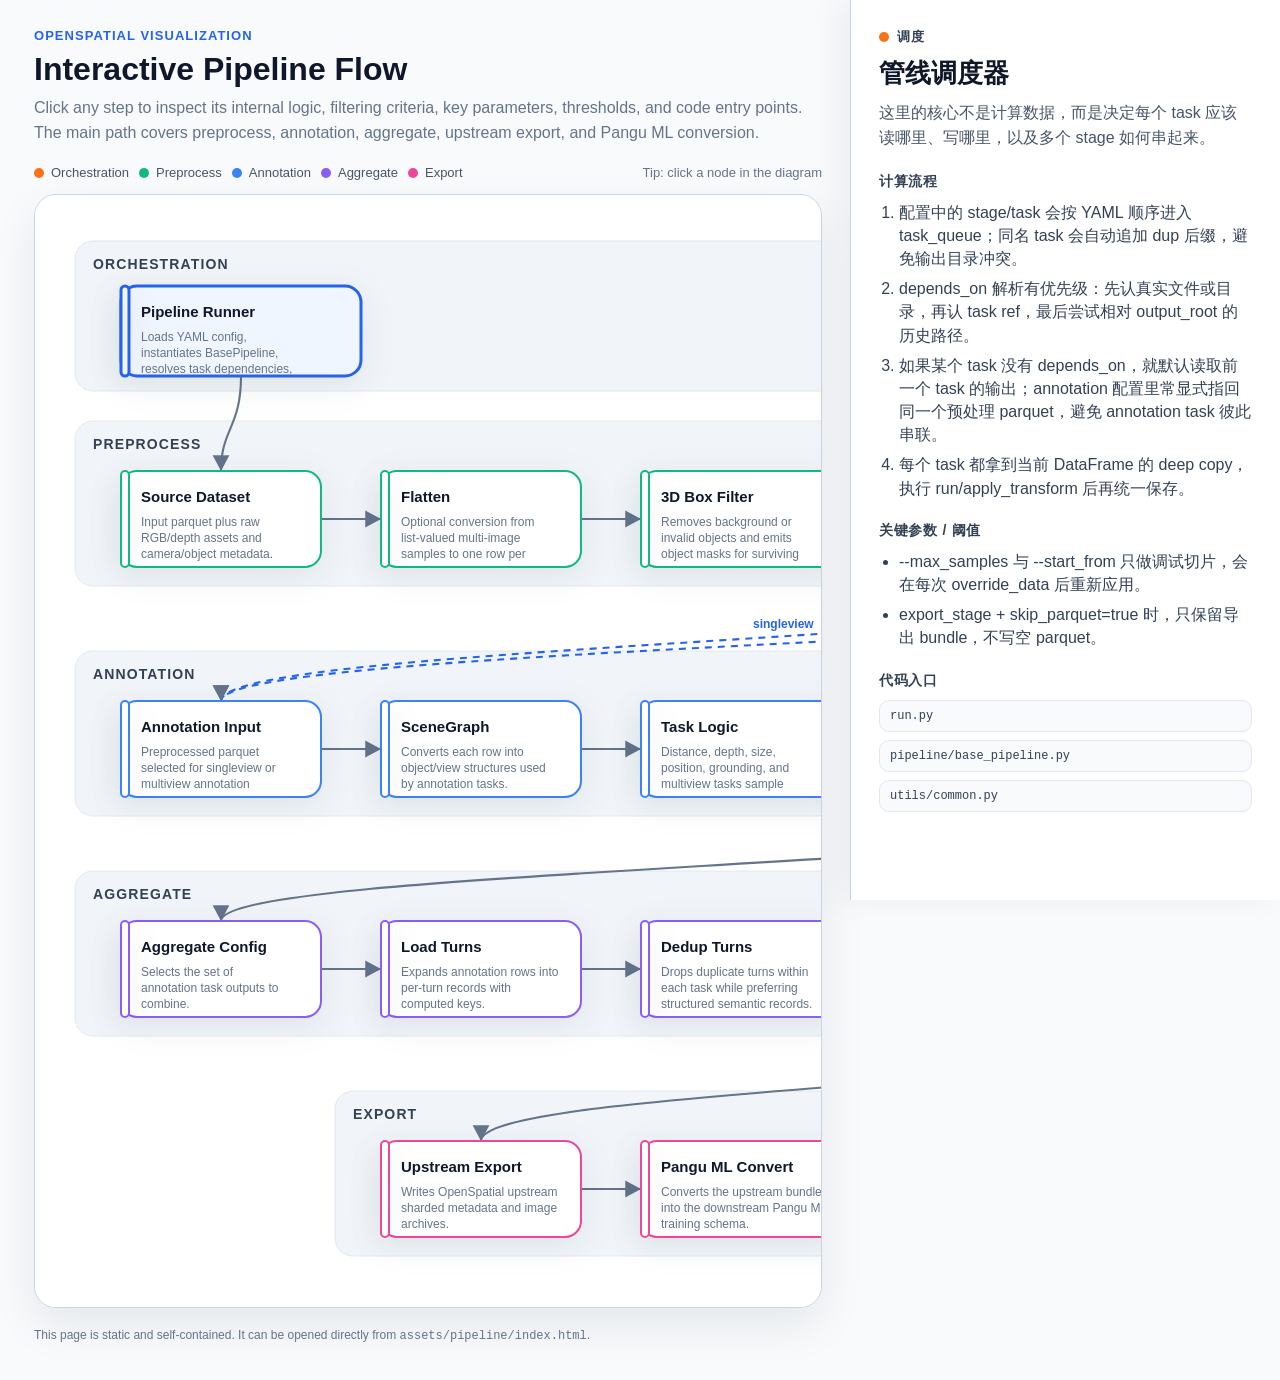
==== commit 194d0286: "update" ====
--- a/assets/pipeline/index.html
+++ b/assets/pipeline/index.html
@@ -3,22 +3,22 @@
 <head>
   <meta charset="utf-8">
   <meta name="viewport" content="width=device-width, initial-scale=1">
-  <title>OpenSpatial 交互式管线图</title>
+  <title>OpenSpatial Interactive Pipeline</title>
   <link rel="stylesheet" href="./styles.css">
 </head>
 <body>
   <div class="app">
     <main class="main">
       <div class="eyebrow">OpenSpatial Visualization</div>
-      <h1>交互式管线流程图</h1>
+      <h1>Interactive Pipeline Flow</h1>
       <p class="lead">
-        点击任意步骤，可以查看它的内部核心逻辑、过滤依据、关键参数/阈值和对应代码入口。
-        主流程覆盖 preprocess、annotation、aggregate、上游 export，以及 Pangu ML 格式转换。
+        Click any step to inspect its internal logic, filtering criteria, key parameters, thresholds, and code entry points.
+        The main path covers preprocess, annotation, aggregate, upstream export, and Pangu ML conversion.
       </p>
 
       <div class="toolbar">
         <div class="legend" id="legend"></div>
-        <div class="hint">提示：点击图中的节点查看详情</div>
+        <div class="hint">Tip: click a node in the diagram</div>
       </div>
 
       <div class="canvas-wrap">
@@ -35,7 +35,7 @@
       </div>
 
       <p class="footer-note">
-        这是一个静态离线页面，可以直接打开 <code>assets/pipeline/index.html</code> 查看。
+        This page is static and self-contained. It can be opened directly from <code>assets/pipeline/index.html</code>.
       </p>
     </main>
 
@@ -345,6 +345,8 @@
     };
 
     PIPELINE_STEPS.forEach((step) => {
+      step.nodeTitle = step.title;
+      step.nodeSummary = step.summary;
       Object.assign(step, LAYOUT[step.id] || {}, ZH[step.id] || {}, CORE_DETAILS[step.id] || {});
     });
 
@@ -418,7 +420,7 @@
 
     function drawLegend() {
       legend.innerHTML = Object.entries(STAGE_LABELS).map(([id, label]) => (
-        `<span class="legend-item"><span class="dot ${id}"></span>${escapeHtml(UI_STAGE_LABELS[id] || label)}</span>`
+        `<span class="legend-item"><span class="dot ${id}"></span>${escapeHtml(label)}</span>`
       )).join("");
     }
 
@@ -437,7 +439,7 @@
           x: band.x + 18,
           y: band.y + 28
         });
-        label.textContent = UI_STAGE_LABELS[band.id] || STAGE_LABELS[band.id];
+        label.textContent = STAGE_LABELS[band.id];
         stageLayer.appendChild(label);
       });
     }
@@ -474,7 +476,7 @@
           "data-stage": step.stage,
           tabindex: 0,
           role: "button",
-          "aria-label": step.title
+          "aria-label": step.nodeTitle || step.title
         });
 
         g.appendChild(svgEl("rect", {
@@ -500,10 +502,10 @@
           x: step.x + 20,
           y: step.y + 31
         });
-        title.textContent = step.title;
+        title.textContent = step.nodeTitle || step.title;
         g.appendChild(title);
 
-        wrapText(step.summary, 28).forEach((line, index) => {
+        wrapText(step.nodeSummary || step.summary, 28).forEach((line, index) => {
           const text = svgEl("text", {
             class: "node-subtitle",
             x: step.x + 20,
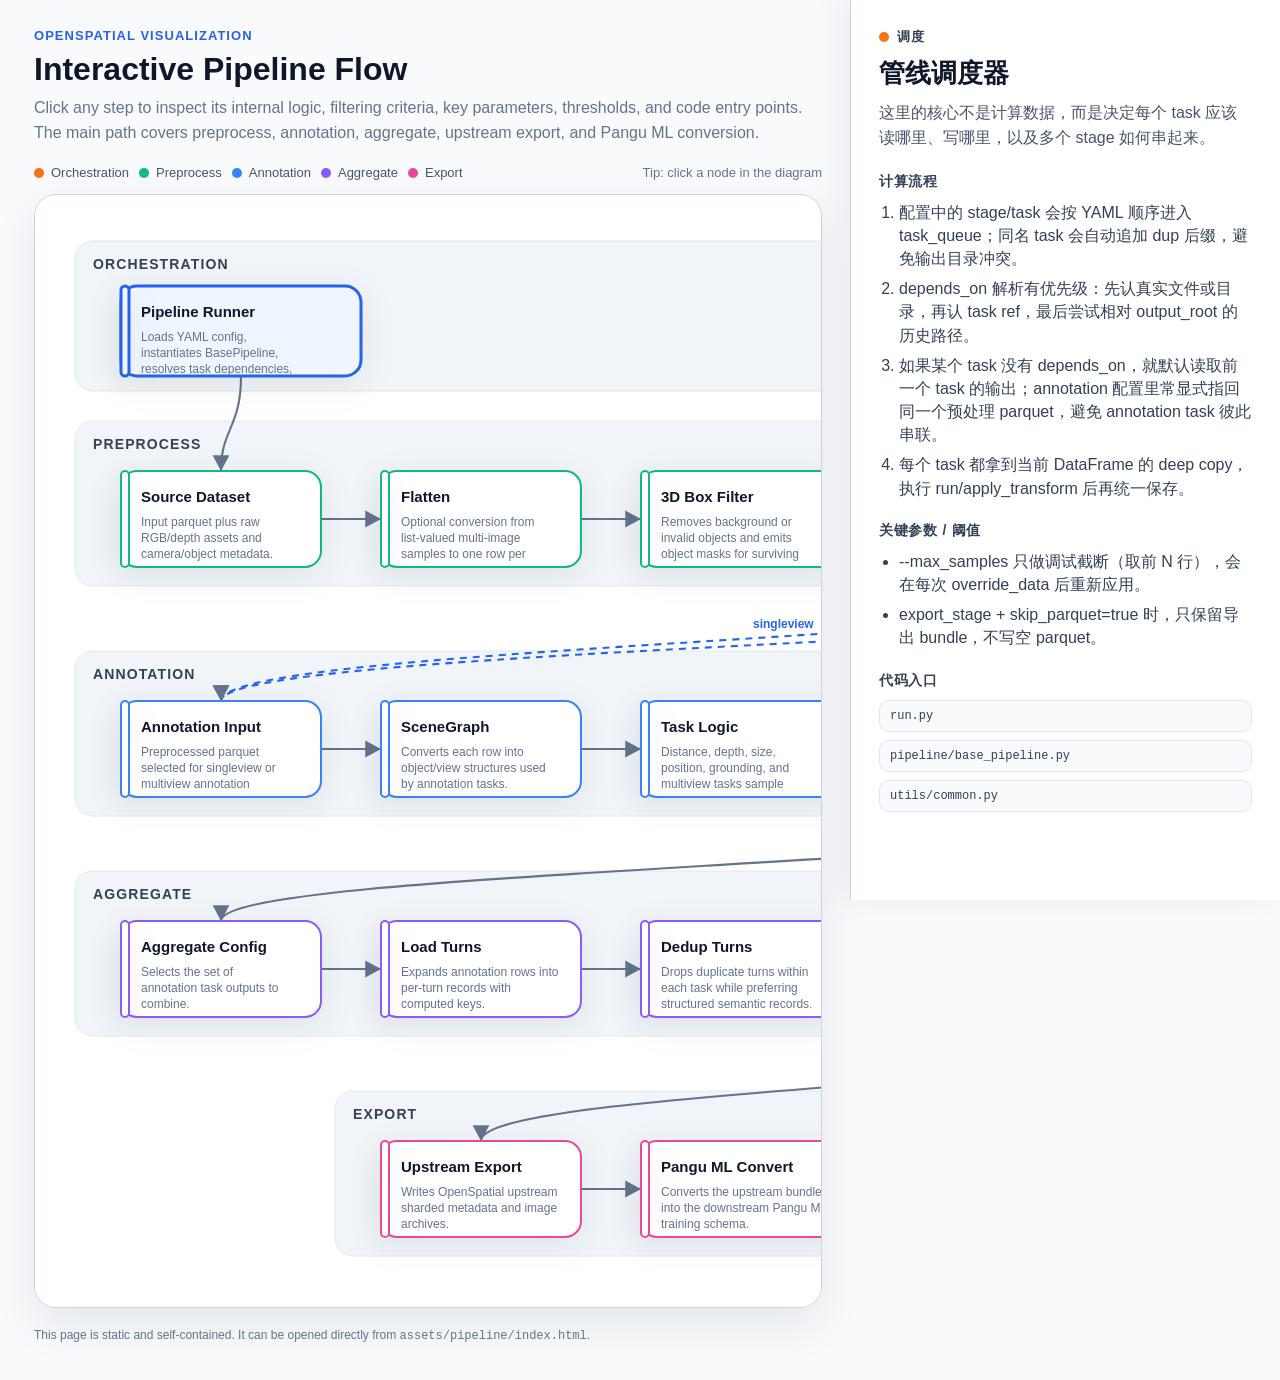
==== commit 3f1c33ac: "update" ====
--- a/assets/pipeline/index.html
+++ b/assets/pipeline/index.html
@@ -245,7 +245,7 @@
       runner: {
         summary: "这里的核心不是计算数据，而是决定每个 task 应该读哪里、写哪里，以及多个 stage 如何串起来。",
         flow: ["配置中的 stage/task 会按 YAML 顺序进入 task_queue；同名 task 会自动追加 dup 后缀，避免输出目录冲突。", "depends_on 解析有优先级：先认真实文件或目录，再认 task ref，最后尝试相对 output_root 的历史路径。", "如果某个 task 没有 depends_on，就默认读取前一个 task 的输出；annotation 配置里常显式指回同一个预处理 parquet，避免 annotation task 彼此串联。", "每个 task 都拿到当前 DataFrame 的 deep copy，执行 run/apply_transform 后再统一保存。"],
-        params: ["--max_samples 与 --start_from 只做调试切片，会在每次 override_data 后重新应用。", "export_stage + skip_parquet=true 时，只保留导出 bundle，不写空 parquet。"]
+        params: ["--max_samples 只做调试截断（取前 N 行），会在每次 override_data 后重新应用。", "export_stage + skip_parquet=true 时，只保留导出 bundle，不写空 parquet。"]
       },
       source: {
         summary: "源数据阶段的关键是保证后续几何计算所需的 RGB、深度、相机参数和物体 3D 框在同一行内对齐。",
@@ -263,9 +263,9 @@
         params: ["proj_mask_threshold：demo config 中为 0.1。", "box3d_pcd_threshold：demo config 中为 0.1；类默认值是 0.07。", "box_scale_factor：demo config 中为 0.9，用于收缩 oriented box 后再取点。", "mask_area_threshold：demo config 中为 0.005；类默认值是 0.02。", "MIN_POINTS_IN_BOX：代码常量 50。", "EPS：1e-4，用于避免投影除以接近 0 的 z。"]
       },
       localization: {
-        summary: "Localization 的核心是用分割模型把粗 mask/box prompt 精修成更可靠的物体 mask，并按质量分数继续过滤物体。",
-        flow: ["SAM2 路径会先从 coarse mask 计算 axis-aligned bbox，再把这些 boxes 作为 prompt 输入 SAM2。", "SAM2 使用 multimask_output=False，每个 box 只取一个预测 mask。", "预测结果先按 score 过滤，再按 mask 像素数量过滤；未通过的物体会从 obj_tags、3D boxes 等 update_keys 中同步删除。", "SAM3 路径会用 processor/model 产生 instance segmentation proposals，再用 coverage 与 precision 评估 proposal 和 coarse mask 的匹配程度。", "没有任何 mask 通过时，整行样本被丢弃。"],
-        params: ["SAM2 MIN_SCORE：0.6。", "SAM2 MIN_MASK_PIXELS：20。", "SAM3 post_process threshold：min_score；mask_threshold 固定 0.5。", "SAM3 会记录 coverage/precision 通过率，每 500 张图输出一次 keep/drop 统计。"]
+        summary: "Localization 的核心是把上一阶段得到的粗 mask/box 变成更可靠的分割 mask；SAM2 主要信任模型 score，SAM3 则因为 proposal score 不稳定，改用几何匹配指标过滤。",
+        flow: ["先从上一阶段的 coarse mask 计算 axis-aligned bounding box，作为分割模型的 box prompt。", "SAM2 路径：把这些 boxes 输入 SAM2，multimask_output=False，所以每个 box 只取一个预测 mask；然后要求模型 score >= 0.6，并且 mask 像素数 > 20。", "SAM3 路径：SAM3 是 DETR-style 模型，每张图会输出约 200 个 proposals；这些 proposals 不和输入 box 一一对应，所以代码会为每个输入 box 找“覆盖该 box 最多”的 proposal。", "对某个输入 box，先计算每个 proposal 与 box 区域的交集像素 roi_hits，然后选 coverage = roi_hits / box_area 最大的 proposal。", "选中的 proposal 还必须通过 precision 检查：precision = roi_hits / mask_pixels，也就是这个 proposal 有多少比例真正落在输入 box 内。coverage 低说明 mask 没覆盖住目标 box；precision 低说明 mask 大量漂到 box 外，可能分到墙、地面或别的物体。", "最终 SAM3 要同时满足 mask_pixels > 20、coverage >= 0.10、precision >= 0.40；否则该物体被丢弃。", "被丢弃的物体会通过 keep_indices 同步从 obj_tags、bboxes_3d_world_coords 等 update_keys 中删除；如果一行没有任何 mask 通过，整行样本被丢弃。"],
+        params: ["SAM2 score 阈值 MIN_SCORE：0.6。", "SAM2 / SAM3 最小 mask 像素数 MIN_MASK_PIXELS：20。", "SAM3 matching 阶段的宽松覆盖下限：coverage >= 0.05；低于这个值时认为该 box 没匹配到有效 proposal，返回空 mask。", "SAM3 最终覆盖阈值 MIN_COVERAGE：0.10，即选中的 proposal 至少覆盖输入 box 面积的 10%。", "SAM3 最终纯度阈值 MIN_PRECISION：0.40，即选中的 proposal 至少 40% 像素必须落在输入 box 内。", "SAM3 proposal 二值化阈值：mask > 0.5。", "SAM3 post_process_instance_segmentation 调用时 threshold=0.0，是为了保留所有 proposals 再做几何匹配，而不是直接用 SAM3 自身低且不稳定的分类分数。", "SAM3 每 500 张图统计一次 boxes_in、boxes_kept、dropped，用来观察 coverage/precision 门控的保留率。"]
       },
       fusion: {
         summary: "Scene Fusion 的核心是把 2D mask 对应的深度像素提升到 3D，并为每个物体保存清洗后的点云。",
@@ -283,19 +283,19 @@
         params: ["核心策略：annotation tasks 并列消费 preprocess output。"]
       },
       "scene-graph": {
-        summary: "SceneGraph 的核心是把行数据组织成统一的对象-视角结构，让不同 QA 任务可以复用同一套几何访问方式。",
-        flow: ["singleview 会把每个物体包装成 SceneNode，并挂上该视角中的 mask、pointcloud、bbox 等 appearance。", "multiview 会为同一场景构建多个 view，并记录每个物体在哪些 view 中可见。", "multiview 还会检查基础字段长度一致：image、pose、intrinsic、obj_tags、masks、depth_map、bboxes_3d_world_coords 必须同长度。", "后续 task 不直接操作原始 parquet 字段，而是通过 graph.nodes 和 graph.views 做采样、投影和点云距离计算。"],
-        params: ["max_num_views：demo multiview config 中为 400。", "min_rot_angle：demo multiview config 中为 15.0 度。", "min_translation：demo multiview config 中为 0.0，即默认不启用平移距离门控。"]
+        summary: "SceneGraph 的核心是把原始行数据变成“物体节点 + 视角 appearance”的图结构，并在 multiview 中控制哪些视角可以一起用于跨视角问题。",
+        flow: ["singleview：每个物体变成一个 SceneNode；该物体在当前图像里的 mask、2D box、3D box、点云会挂在 view_appearances[0] 上。", "multiview：一行里有多张图，graph.views 保存每个 view 的 image、depth、pose、intrinsic；每个 SceneNode 记录它出现在哪些 view。", "multiview 基础校验要求 image、pose、intrinsic、obj_tags、masks、depth_map、bboxes_3d_world_coords 这些逐视角字段长度完全一致，否则该行不进入后续任务。", "跨视角任务选 view 时会检查 pose diversity：对候选相机姿态和已选姿态计算相对旋转角；如果旋转角太小，并且平移距离也没有达到阈值，就认为两个视角太像，会拒绝该 view。", "相对旋转角用 R_new^T @ R_existing 的 geodesic angle 计算；平移距离用两个 camera center 的欧氏距离。"],
+        params: ["max_num_views：demo multiview config 中为 400，即最多读取/构建 400 个视角。", "min_rot_angle：demo multiview config 中为 15.0 度；两个视角旋转差小于该值时，除非平移门控通过，否则视角太相似。", "min_translation：demo multiview config 中为 0.0；代码里 min_translation > 0 才启用平移门控，所以默认只依赖旋转差。", "pose diversity 判断：rot_ok = rot_angle >= min_rot_angle；trans_ok = min_translation > 0 且 camera_center_distance >= min_translation；两者都不满足则拒绝。"]
       },
       "task-logic": {
-        summary: "Task Logic 的核心是按具体空间问题采样对象/视角，计算几何答案，再选择 OE/MCQ/grounding 模板表达出来。",
-        flow: ["distance task 会清洗物体点云，并用点云间最近距离计算 absolute distance 或 relative distance。", "absolute distance 会把小于 1m 的答案格式化为厘米，否则格式化为米。", "relative distance 会比较 dist(A,C) 和 dist(B,C)，随机问 farther 或 closer，并可生成 OE 或 MCQ。", "metric_gating 会避免在非 metric depth 样本上使用要求真实距离估计的 reasoning/stem。", "multiview correspondence 会找两个有重叠物体且视角足够不同的 view，把有效深度像素反投影到世界坐标，用最近邻距离找重叠点，再投影回两张图生成对应点问题。", "MCQ 类任务会把正确答案和 distractors shuffle，避免答案位置偏置。"],
-        params: ["format_distance_value 阈值：1.0m，小于该值用 centimeters。", "instruction free 模式默认采样权重：0.6。", "multiview correspondence overlap_dist：0.003m。", "min_overlap_points：10。", "boundary_margin：10px。", "min_distractor_dist：20px。", "correspondence 点云过大时每侧最多采样 50000 点做最近邻。"]
+        summary: "Task Logic 的核心是为不同空间能力题定义“可回答样本”的几何条件，并用明确公式计算答案；不满足门控的候选会被跳过而不是硬生成 QA。",
+        flow: ["Distance：对物体点云做清洗后，用两个点云之间的最近表面距离作为物体间距离；absolute distance 直接报告距离，relative distance 比较 dist(A,C) 与 dist(B,C)，随机问 farther 或 closer。", "Depth：物体深度不是 mask 内所有像素均值，而是取 mask 内有效深度中最浅的 10% 求平均，近似物体前表面深度，减少背景/后表面噪声。另有约 10% 概率改用随机像素点深度题，要求采样点之间深度差 > 0.05。", "Size：尺寸比较使用 3D box 的空间对角线 D_diag = sqrt(L^2 + W^2 + H^2)。若两物体 max(D_diag) / min(D_diag) < 1.2，则差异太小，跳过该题。absolute size 取最大边长问整体尺寸，也会取 z 尺寸问高度。", "Position：高度比较用 3D box 8 个角点的最大 z 值判断谁更高；proximity 用点云最近距离除以两个物体平均 extent 的均值，ratio < 0.5 判 near，ratio > 2.0 判 far，中间灰区跳过。", "3D Grounding：先把 world-frame 3D box 通过 camera pose 转到 camera frame，再输出 [x,y,z,xl,yl,zl,roll,pitch,yaw]；中心和尺寸保留 2 位小数，欧拉角 wrap 到 (-pi, pi]。", "Multiview distance/size：先用 _find_chain_and_mark 找 N 个不同 view/object 组成链；distance 继续用点云最近距离，size 继续用 D_diag，并沿用 1.2 的显著差异门控。", "Multiview object-camera distance：比较同一物体在两个 view 的 camera-frame 点云到原点的距离；距离取最近 20% 点到相机原点的均值，若两者差 < 0.08，则答案为 equal。", "Multiview correspondence：找两个共享物体的多样视角，将有效深度像素反投影到世界坐标，用最近邻距离 < 0.003m 找重叠点；再投影回两张图，生成 GT 点和 3 个干扰点。"],
+        params: ["距离单位切换：小于 1.0m 输出 centimeters，否则输出 meters。", "Depth 前表面估计：mask 内最浅 10% 有效深度像素的平均值。", "Depth 随机点模式概率：约 10%；随机点深度差门控：> 0.05。", "Size 显著差异门控 RELATIVE_SIZE_DIAG_RATIO_MIN：1.2。", "Position near 门控：distance / avg_extent < 0.5；far 门控：distance / avg_extent > 2.0。", "Object-camera equal 阈值 dis_pot_thre：0.08。", "Object-camera 距离估计：取点云中离相机最近 20% 点的平均距离。", "Multiview correspondence overlap_dist：0.003m；min_overlap_points：10；boundary_margin：10px；min_distractor_dist：20px；每侧最多采样 50000 个点做最近邻。", "instruction free 模式默认采样权重：0.6；非 metric depth 会禁用要求真实距离推理的模板。"]
       },
       "prompt-metadata": {
-        summary: "Prompt 与元数据的核心是把一次几何计算变成可追踪、可去重、可重新渲染视觉标记的 turn record。",
-        flow: ["render_structured_prompt 会记录 template_id、question_text、answer_text、slot bindings 等结构化信息。", "VisualMarker 生成 mark_spec，描述每个 view 上哪些 slot 被 box/point/mask 标记，以及颜色、几何位置和 image_ref。", "build_turn_record 把 task、sub_task、question_type、template_id、referent_slots、answer_text、view_indices 等写入 metadata.turns。", "build_visual_anchor 把 QA 绑定回 parent_preprocess_id、raw_image_ref(s)、view_group_id，后续 aggregate 用它判断是否属于同一视觉输入。", "如果单视角 mark_spec 还没有 per-view 包装，会补成统一的 per_view 结构，便于 export 阶段重绘。"],
-        params: ["唯一 tag 的可选标记概率 OPTIONAL_MARK_ENABLE_PROB：0.25。", "distance 的 mark type 权重：point 0.25，box 0.75。"]
+        summary: "Prompt 与元数据的核心是让每个 QA 不只是文本，而是带有可追踪来源、可去重语义和可重绘视觉标记的结构化 turn。",
+        flow: ["render_structured_prompt 不只返回字符串，还会保存 template_id、question stem、answer text、slot bindings；这些字段后续用于判断两个 QA 是否语义重复。", "VisualMarker 生成 mark_spec。mark_spec 的 slot 会记录 slot_id、obj_idx、tag、mark_kind、color_name，以及具体几何：box_2d、uv 点或 mask_ref。", "singleview 的 mark_spec 会被包装成统一 per_view 结构：views[0].slots[...]；multiview 则每个 view 单独记录自己的 slots 和 image_ref。", "build_turn_record 把 sub_task、question_type、template_id、answer_text、referent_slots、view_indices、image_placeholder_count 写进 metadata.turns。", "build_visual_anchor 记录 parent_preprocess_id、raw_image_ref(s)、view_group_id；aggregate 后面靠这些信息判断 QA 是否来自同一视觉输入。", "如果对象 tag 在画面中不唯一，通常需要 mark_spec 辅助 disambiguation；如果 tag 唯一，仍有一定概率随机添加视觉标记，以增加训练形式多样性。"],
+        params: ["唯一 tag 的可选标记概率 OPTIONAL_MARK_ENABLE_PROB：0.25。", "depth 的 mark type 权重：point 0.5，box 0.5。", "distance 的 mark type 权重：point 0.25，box 0.75。", "multiview distance 的 mark type 权重：point 0.3，box 0.7。", "metadata 中 image_placeholder_count 控制问题前插入几个 <image>。"]
       },
       "annotation-output": {
         summary: "Annotation Parquet 的核心是把每个 task 的 QA turn 压成可聚合的最小记录，而不是保存完整中间计算状态。",
@@ -308,34 +308,34 @@
         params: ["dedup_keep_policy：demo config 使用 semantic_first。"]
       },
       "turn-load": {
-        summary: "Turn 加载的核心是为每个 QA turn 计算两个 hash：一个用于去重，一个用于合并。",
-        flow: ["question_core_key 先归一化问题意图：例如部分 OE/MCQ 模板会折叠成同一语义问题。", "dedup_fingerprint = task_name + visual_anchor + view_group_id + question_core_key 的 hash，因此只在同任务、同视觉输入、同问题核心下去重。", "merge_group_key = ordered image_refs + view_group_id + normalized mark_spec 的 hash，因此只有视觉输入和标记方式一致的 turns 才会合并。", "mark_spec_norm 会按 view_index、slot_id、obj_idx 排序并保留 box/uv/mask_ref 等几何信息，避免同图不同标记被误合并。"],
-        params: ["hash 使用 SHA-256 的 canonical JSON。", "visual_anchor 优先使用 parent_preprocess_id，否则回退到 id/scene_id/image。"]
+        summary: "Turn 加载的核心是把 annotation parquet 里的多轮 QA 拆成单个 TurnRecord，并为每个 turn 算出“去重用 key”和“合并用 key”。",
+        flow: ["question_core_key 表示“这个问题的语义核心”。如果 prompt_struct 里有 referent_slots，就用 sub_task、template_family、question stem、slot obj_idx、question_type 组成 key。", "有些 OE 和 MCQ 其实问同一个问题，例如 distance.relative 或 depth.ordering；这类模板会把 _mcq 后缀折叠掉，并只保留 intent + referents，避免同题不同形式重复出现。", "dedup_fingerprint = task_name + visual_anchor + view_group_id + question_core_key。也就是说，只有同一任务、同一视觉输入、同一语义问题才会被判为可去重。", "merge_group_key 不看问题语义，而看视觉输入是否一致：ordered image_refs + view_group_id + normalized mark_spec。这样同一组图和同一套视觉标记上的不同问题会被合到一个多轮样本里。", "normalized mark_spec 会排序 view 和 slot，并保留 box_2d、uv、mask_ref 等几何信息；同一张图但红框/蓝点不同，key 就不同，不会误合并。"],
+        params: ["hash 算法：对排序后的 canonical JSON 做 SHA-256。", "visual_anchor 优先使用 parent_preprocess_id；没有时依次回退到 id、scene_id、parent_preprocess_id、image。", "OE/MCQ 折叠模板族包括 counting、depth.ordering、depth.farthest、depth.closest、depth.choice、distance.relative。"]
       },
       dedup: {
-        summary: "Turn 去重的核心是删除同一任务内语义等价的 QA，同时优先保留结构化信息更完整的版本。",
-        flow: ["按 dedup_fingerprint 分组；单元素组直接保留。", "多元素组调用 pick_dedup_winner。semantic_first 策略优先选择带 prompt_struct 的 turn。", "如果多个候选都有结构化信息，则按 template_id 稳定排序选最小项。", "保留 winner 的 turn 内容，同时继承最早 source_order，保证后续排序稳定。"],
-        params: ["当前 demo 策略：semantic_first。", "OE/MCQ collapse 只对代码列出的模板族生效，例如 counting、depth、distance.relative 等。"]
+        summary: "Turn 去重的核心是删除“同一任务里、同一视觉输入上、同一语义问题”的重复项，同时尽量保留结构化元数据更完整的版本。",
+        flow: ["先在每个 task 内部分组；不会跨 task 去重，因为 distance 和 depth 可能引用相同物体但意图不同。", "每组按 dedup_fingerprint 聚合；只有一个候选时直接保留。", "多个候选时，如果策略是 semantic_first，会优先选择带 prompt_struct 的 turn，因为它有 template_id、slot bindings、answer bindings，更适合后续分析和追踪。", "如果多个候选都有 prompt_struct，则用 template_id 做稳定排序，保证同一输入重复运行时选择一致。", "保留 winner 的 turn 内容，但 source_order 取组内最早值，避免去重改变多轮排序。"],
+        params: ["当前 demo 策略 dedup_keep_policy：semantic_first。", "如果策略不是 semantic_first，代码会保留候选列表中的第一个。", "dedup 只在 task 内发生；跨 task 的组合发生在 merge 阶段。"]
       },
       merge: {
-        summary: "样本合并的核心是把同一视觉输入上的多个 QA turn 组成一个多轮样本，同时保留 provenance。",
-        flow: ["先按 merge_group_key 分组，确保 image_refs、view_group 和 mark_spec 一致。", "组内排序时 grounding turn 固定排最前，其他 turn 按原始 parquet 顺序。", "每个 turn 被转换成 human/gpt 两条 message；问题前会按 image_placeholder_count 补对应数量的 <image>。", "metadata.provenance 记录 source_tasks、turn_count、是否 merged，方便追踪样本由哪些任务贡献。", "组内第一个可用 mark_spec 会作为样本级 mark_spec，用于后续 export/render。"],
-        params: ["schema_version 当前为 1.1。", "sample_id 使用 uuid4 重新生成。"]
+        summary: "样本合并的核心是把同一组视觉输入和同一套视觉标记上的多个 QA turn 拼成一个多轮样本，同时不打乱必要的语义顺序。",
+        flow: ["先按 merge_group_key 分组；这个 key 已经保证 image_refs、view_group_id、mark_spec_norm 一致。", "排序时 grounding turn 固定排最前，因为 grounding 给出物体 3D box 信息，作为后续空间问答的先验更自然；其它 turn 按 source_order 和 turn_index 保持原始生成顺序。", "每个 TurnRecord 会拆成两条 message：human 问题和 gpt 答案。human 问题前会根据 image_placeholder_count 加 <image>，singleview 通常 1 个，multiview 是参与该 turn 的 view 数。", "如果某个 TurnRecord 的 viz_question/viz_answer 缺失，会从原始 messages 里重新解析，避免聚合后空问答。", "样本级 metadata.provenance 记录 source_tasks、turn_count、merged 标记；metadata.turns 保留每个 turn 的 task、template、question_type、referent 等结构化信息。"],
+        params: ["schema_version 当前为 1.1。", "sample_id 使用 uuid4 重新生成，不复用原 preprocess id。", "grounding 判断规则：task_name/sub_task/template_id 中包含或以 grounding 开头。"]
       },
       "merged-parquet": {
-        summary: "合并 parquet 的核心是把嵌套 Python/numpy 对象压成稳定可读写的 JSON 字符串列。",
-        flow: ["_json_safe 会递归处理 numpy scalar/array、list、dict，避免 parquet 写入复杂对象失败。", "messages 写入 messages_json，metadata 写入 metadata_json。", "image_refs 保持列表列，供上游导出时定位原图。", "这个 parquet 是 OpenSpatial 内部聚合后的标准中间格式，不是最终训练格式。"],
-        params: ["输出列包括 schema_version、sample_id、merge_group_key、image_refs、messages_json、metadata_json。"]
+        summary: "合并 parquet 的核心是把复杂嵌套结构压成稳定、可跨环境读取的列格式，而不是继续保存 Python 对象。",
+        flow: ["_json_safe 会递归处理 numpy scalar、numpy array、tuple/list/dict，把它们变成普通 Python 标量和列表。", "messages 写入 messages_json，metadata 写入 metadata_json；这样 parquet 不需要理解任意嵌套对象类型。", "image_refs 保持为列表列，因为 export 阶段需要逐个定位源图并打包。", "merge_group_key 保留下来，便于审计为什么这些 turns 被合成一个样本。"],
+        params: ["输出列：schema_version、sample_id、merge_group_key、image_refs、messages_json、metadata_json。", "这是 OpenSpatial 内部聚合格式，不是上游 bundle，也不是 Pangu ML 训练格式。"]
       },
       "upstream-export": {
-        summary: "上游导出的核心是把合并样本切成 metadata JSONL 和图片 tar，并把 image_refs 改写为 tar 内路径。",
-        flow: ["merged_row_to_upstream_record 会反序列化 messages_json/metadata_json，并收集 image_refs。", "write_sharded_upstream_bundle 按 SHARD_SIZE 缓冲样本，flush 时同时写一个 metadata_*.jsonl 和 metadata_*.tar。", "每张图片会按 images/{sample_id}/{index:02d}.{ext} 加入 tar；同一 shard 内相同源路径会复用 tar member。", "如果原图不存在，会保留原 ref 并记录 missing，而不是中断整个导出。", "metadata.json 汇总 schema、view_scope、shard 信息和统计。"],
-        params: ["SHARD_SIZE：8192。", "shard 文件名：metadata_{:06d}.jsonl / .tar。", "支持图片扩展：.jpg、.jpeg、.png、.webp；未知扩展回退 .jpg。"]
+        summary: "上游导出的核心是把合并样本拆成“轻量 metadata JSONL + 图片 tar”，并让 JSONL 中的 image_refs 指向 tar 内部路径。",
+        flow: ["merged_row_to_upstream_record 会反序列化 messages_json/metadata_json，并把 image_refs 规范成字符串列表。", "write_sharded_upstream_bundle 按 8192 条样本攒一个 shard；每个 shard 同时生成一个 metadata_*.jsonl 和一个 metadata_*.tar。", "打包图片时，每个源图会写成 images/{sample_id}/{index:02d}.{ext}；如果同一 shard 内多个样本引用同一源图，会复用已写入的 tar member，避免重复存图。", "JSONL 里原来的本地图片路径会被改写为 tar 内相对路径；这样 bundle 可以移动到别的机器。", "如果某个源图不存在，不会直接中断导出：代码保留原 ref 并记录 missing，metadata.json 中可用于审计。"],
+        params: ["SHARD_SIZE：8192。", "shard 文件名：metadata_{:06d}.jsonl / metadata_{:06d}.tar。", "tar 内图片路径：images/{sample_id}/{index:02d}.{ext}。", "支持图片扩展：.jpg、.jpeg、.png、.webp；未知扩展回退为 .jpg。", "metadata.json 汇总 schema_version、view_scope、shard summaries 和导出统计。"]
       },
       pangu: {
-        summary: "Pangu ML 转换的核心是把 OpenSpatial 上游 bundle 规整成下游训练 schema，尤其是图像 turn 组织和标记重绘。",
-        flow: ["discover_shard_pairs 按 metadata_*.jsonl 找到对应 metadata_*.tar，逐 shard 转换。", "每条 upstream record 会解析 messages、metadata、image_refs，并从 tar 中读取图像。", "如果 mark_spec 指定了 box/point/mask overlay，会调用 render_mark/view_mark_spec_slice 重新渲染对应视图。", "所有图片内容只放在第一轮 user turn；后续 user turn 只保留文本。", "文本中的 <image>、<|image|> 等 placeholder 会被清理。", "角色从 human/gpt 映射到 user/assistant，输出 data_*.jsonl 与 data_*.tar。"],
-        params: ["ROLE_MAP：human -> user，gpt -> assistant。", "Pangu shard 名：data_{:06d}.jsonl / .tar。", "sample_id 会做路径安全化，最多保留 200 字符。", "mark phrase 会随机把 legacy tag-(red box) 转成更自然的 parenthetical phrase。"]
+        summary: "Pangu ML 转换的核心是把 OpenSpatial 上游 bundle 改写成下游训练 schema，特别是图片只出现在第一轮 user content 中，并按需要重绘视觉标记。",
+        flow: ["discover_shard_pairs 会按 metadata_*.jsonl 找同名 metadata_*.tar，保持上游 shard 到下游 shard 的一一对应。", "每条 upstream record 先解析 messages、metadata、image_refs；图片优先从对应 tar 读取，而不是再依赖本地绝对路径。", "如果 metadata.mark_spec 指定 box/point/mask，转换脚本会对相应 view 调用 render_mark 重新生成带标记图片；这比直接使用 annotation 阶段大图对象更稳定。", "所有图片 content block 被集中放入第一轮 user turn，且排在文本前；后续 user turn 中的 <image>、<|image|>、<|image_pad|> 等占位符都会被清掉。", "legacy 文本形如 chair-(red box) 会被改写为自然语言 parenthetical phrase，例如 chair (in the red box)，避免训练文本里出现过强的内部标记格式。", "human/gpt 角色会映射为 user/assistant，输出 data_*.jsonl 与 data_*.tar。"],
+        params: ["ROLE_MAP：human -> user，gpt -> assistant。", "Pangu shard 名：data_{:06d}.jsonl / data_{:06d}.tar。", "sample_id 路径安全化：非 A-Za-z0-9._- 字符替换为 _，最多保留 200 字符。", "图片 tar 路径：{safe_sample_id}_{view_index:02d}.jpg 或原始可用扩展。", "box/point 标记短语会随机采样；mask 固定为 highlighted by a {color} mask。"]
       },
       final: {
         summary: "最终数据包本身没有复杂计算，它的核心约束是 JSONL 中的图片引用必须能在对应 tar 中解析，且对话结构符合 Pangu ML schema。",
